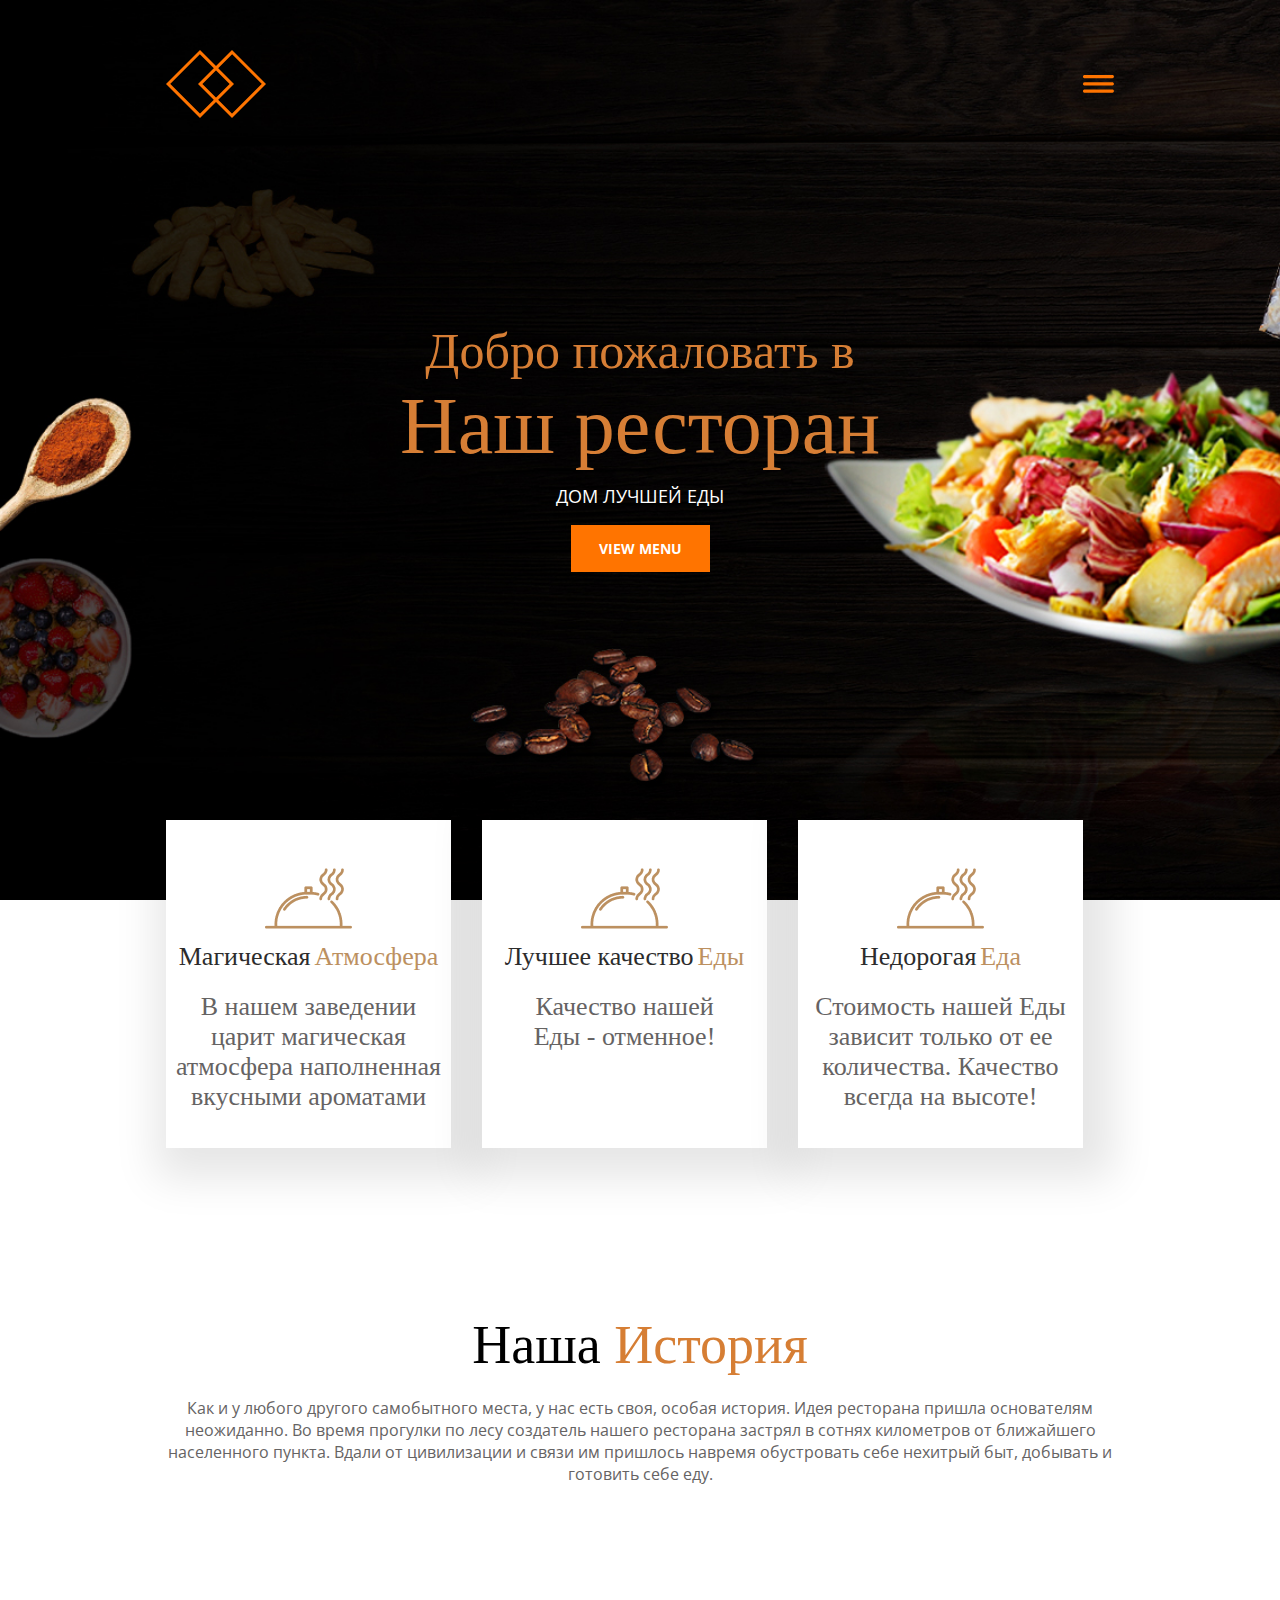
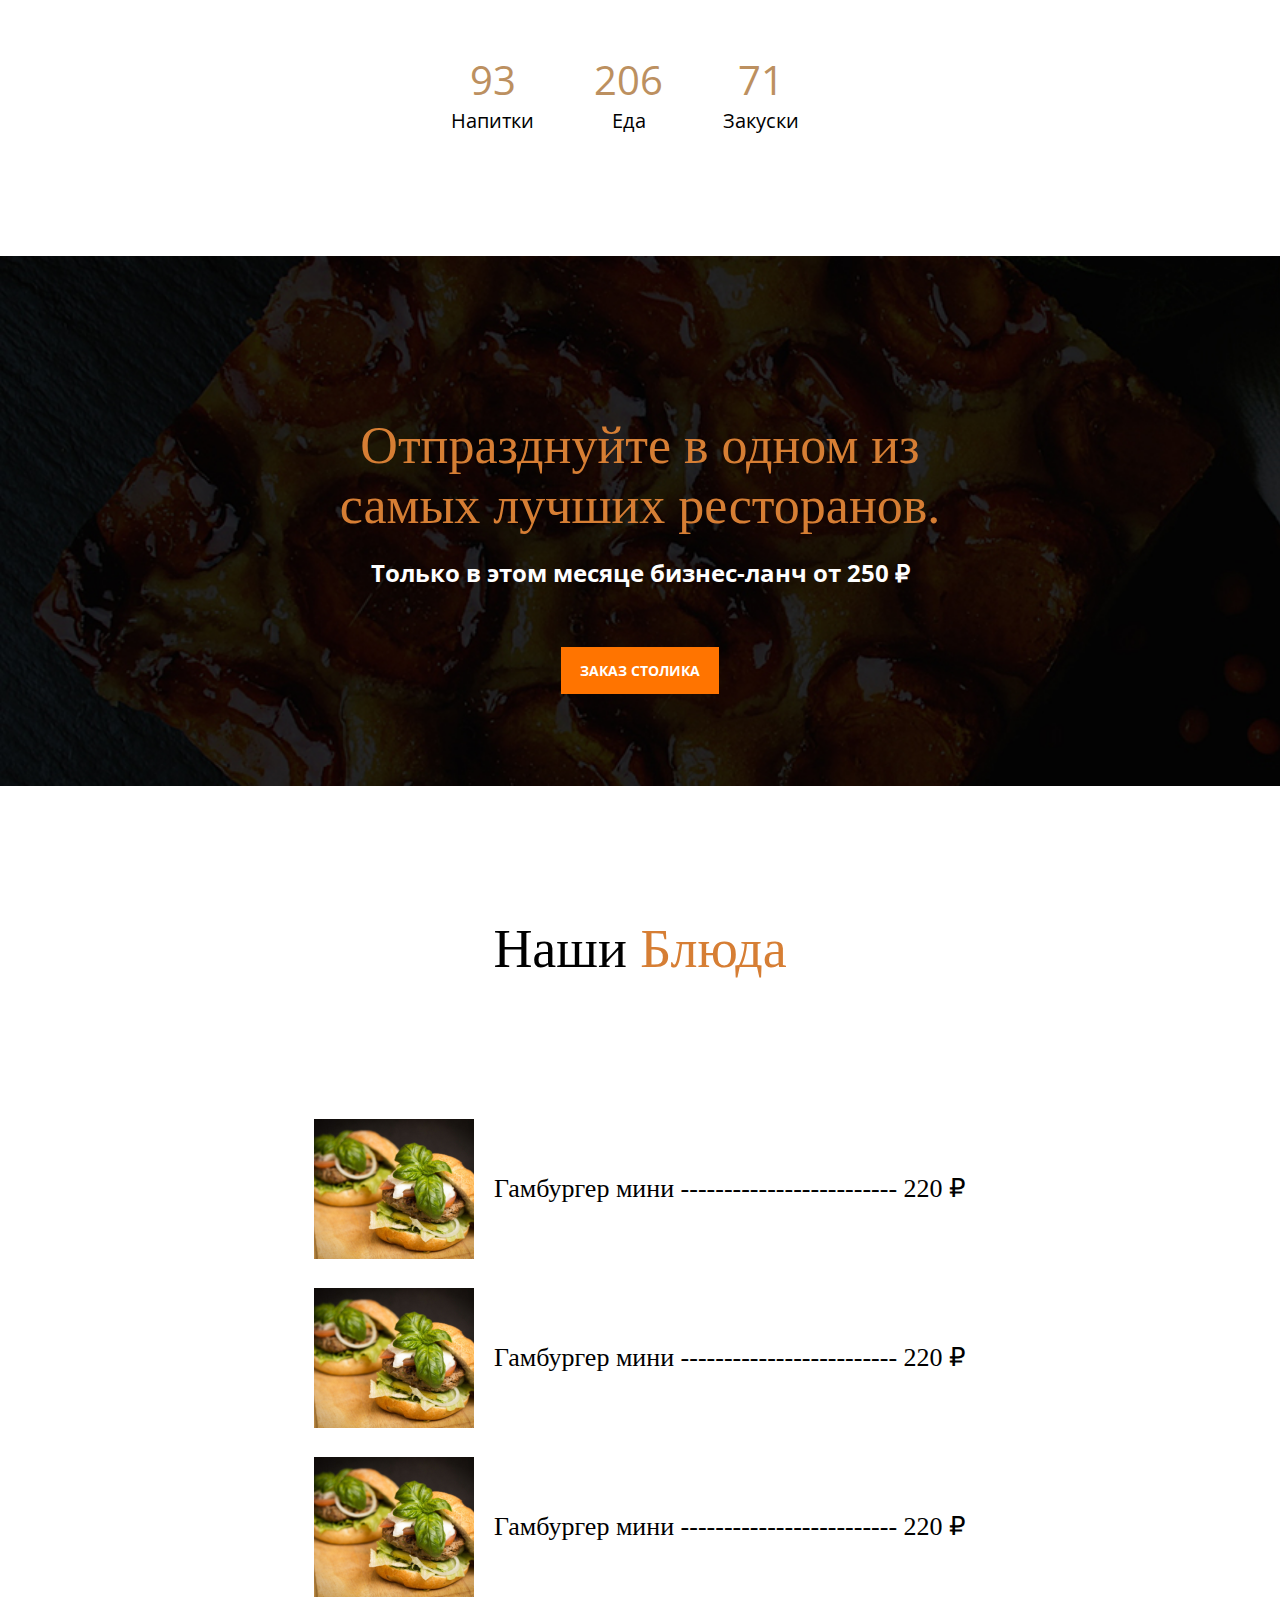
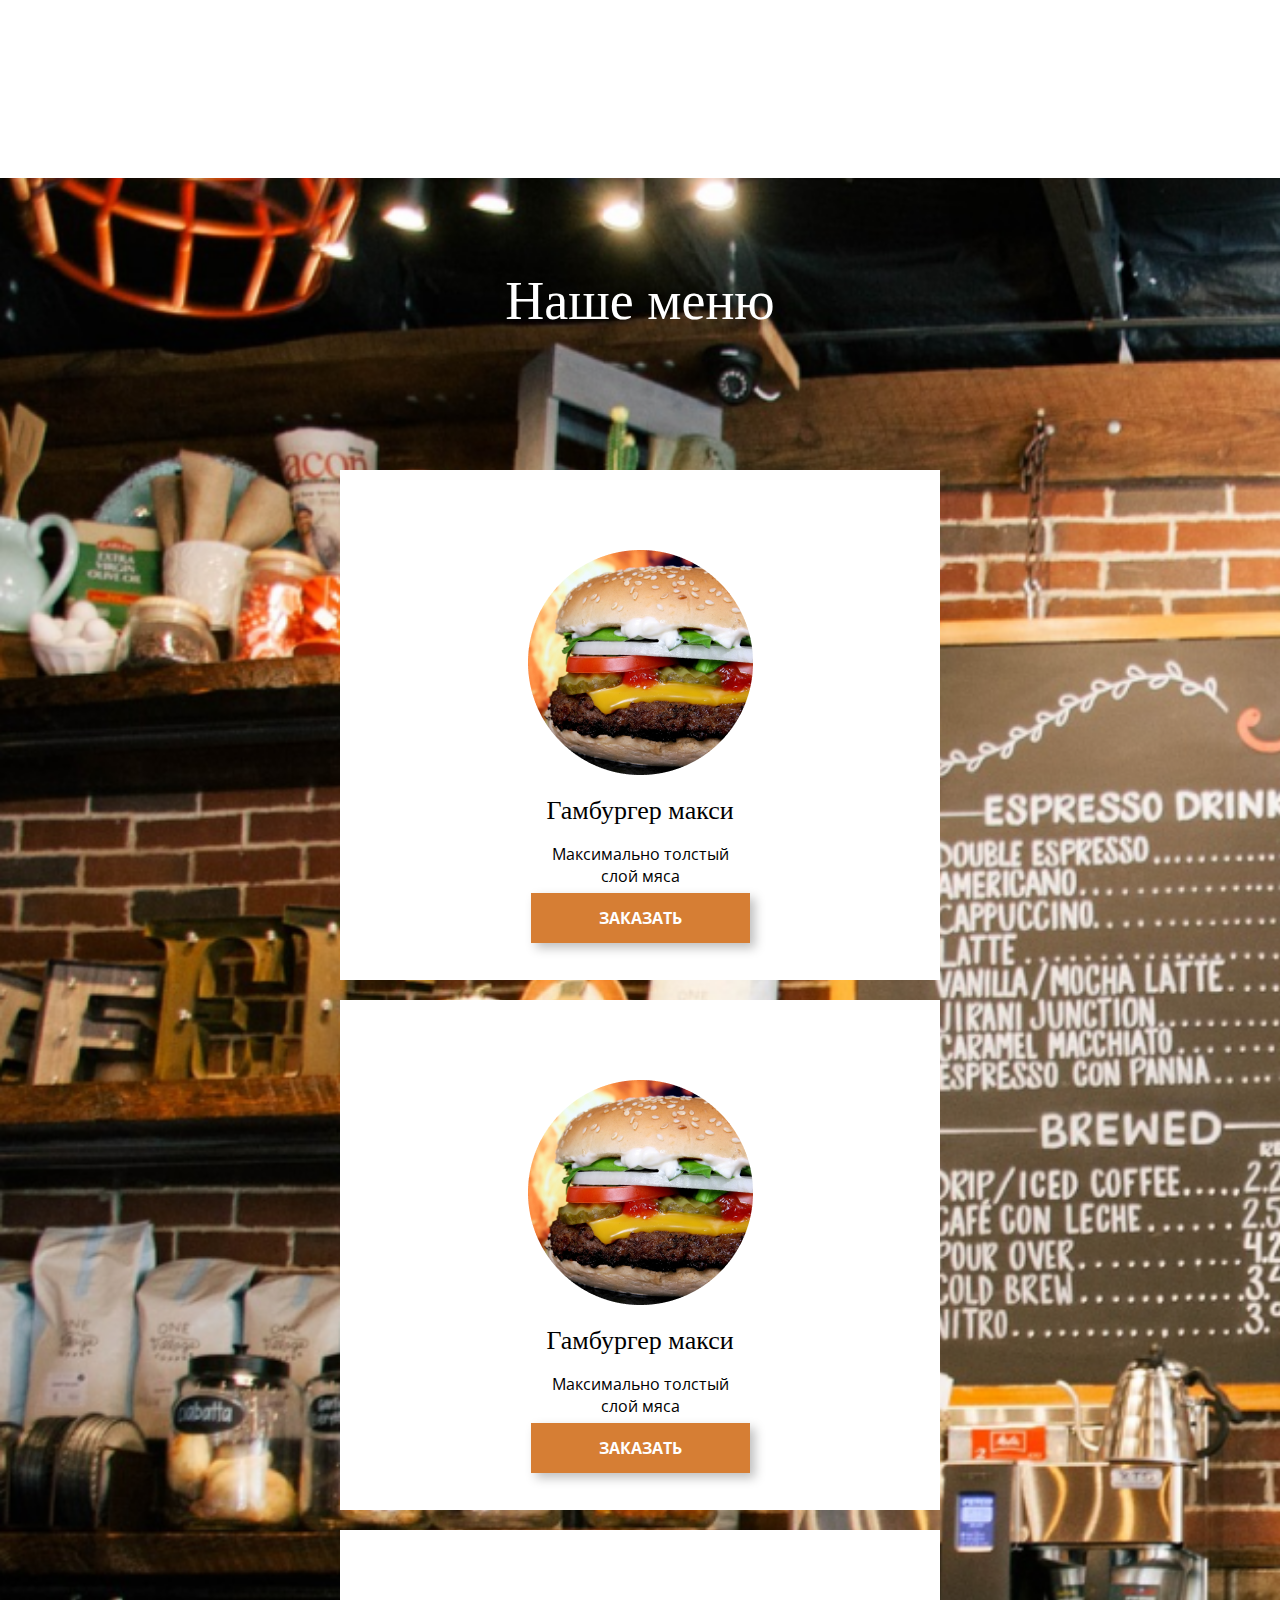
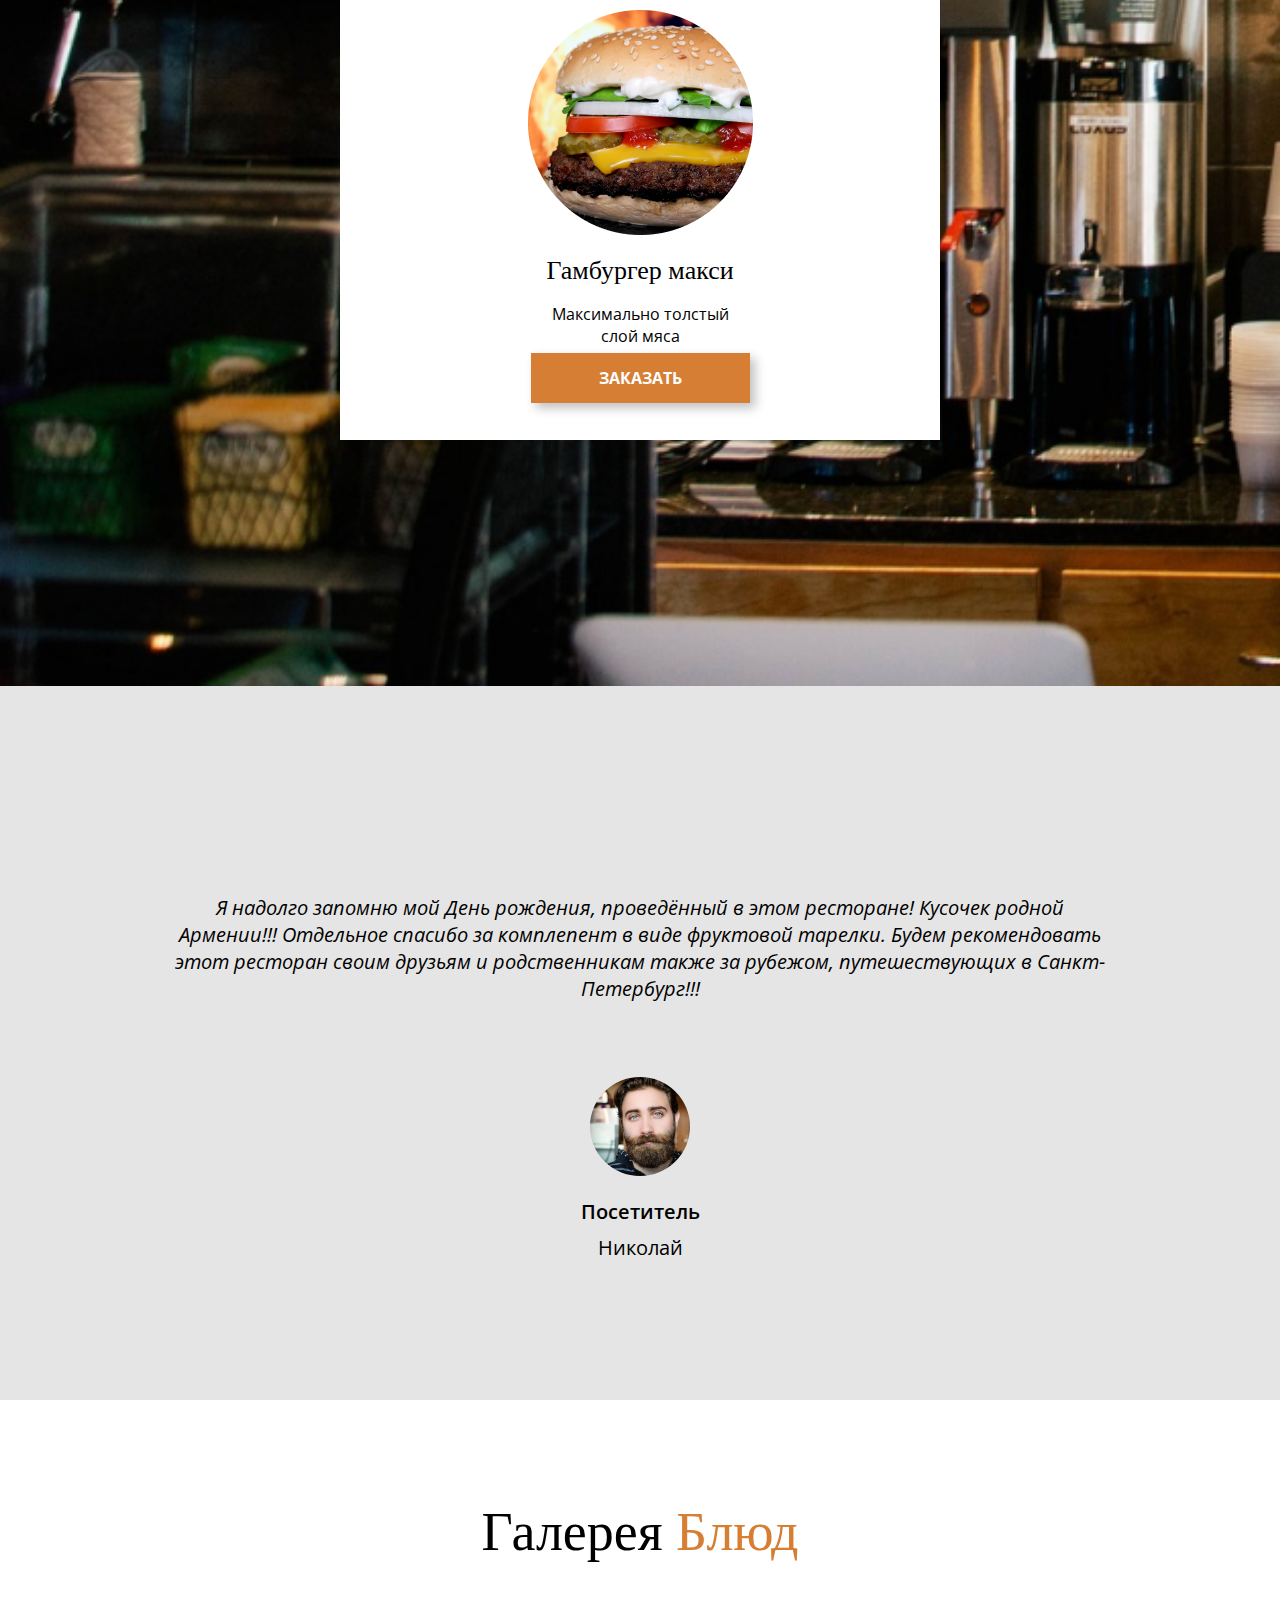
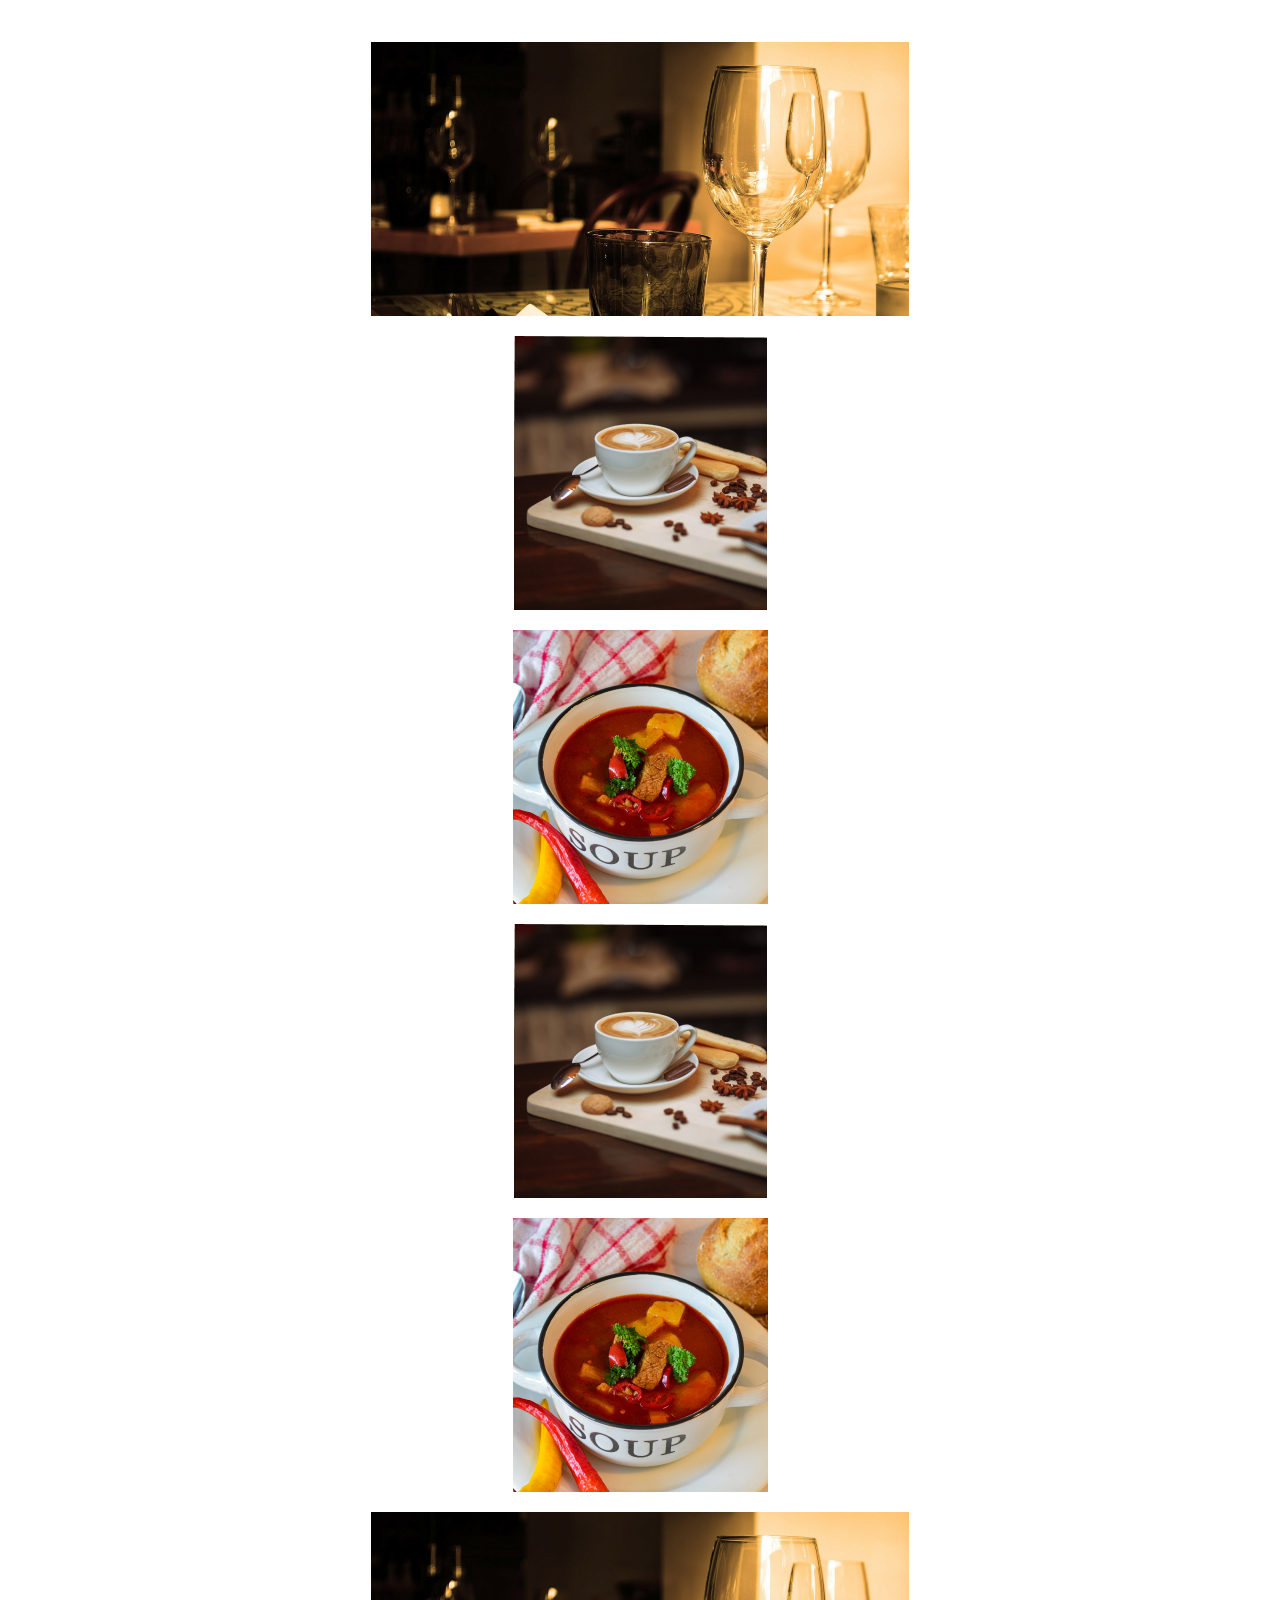
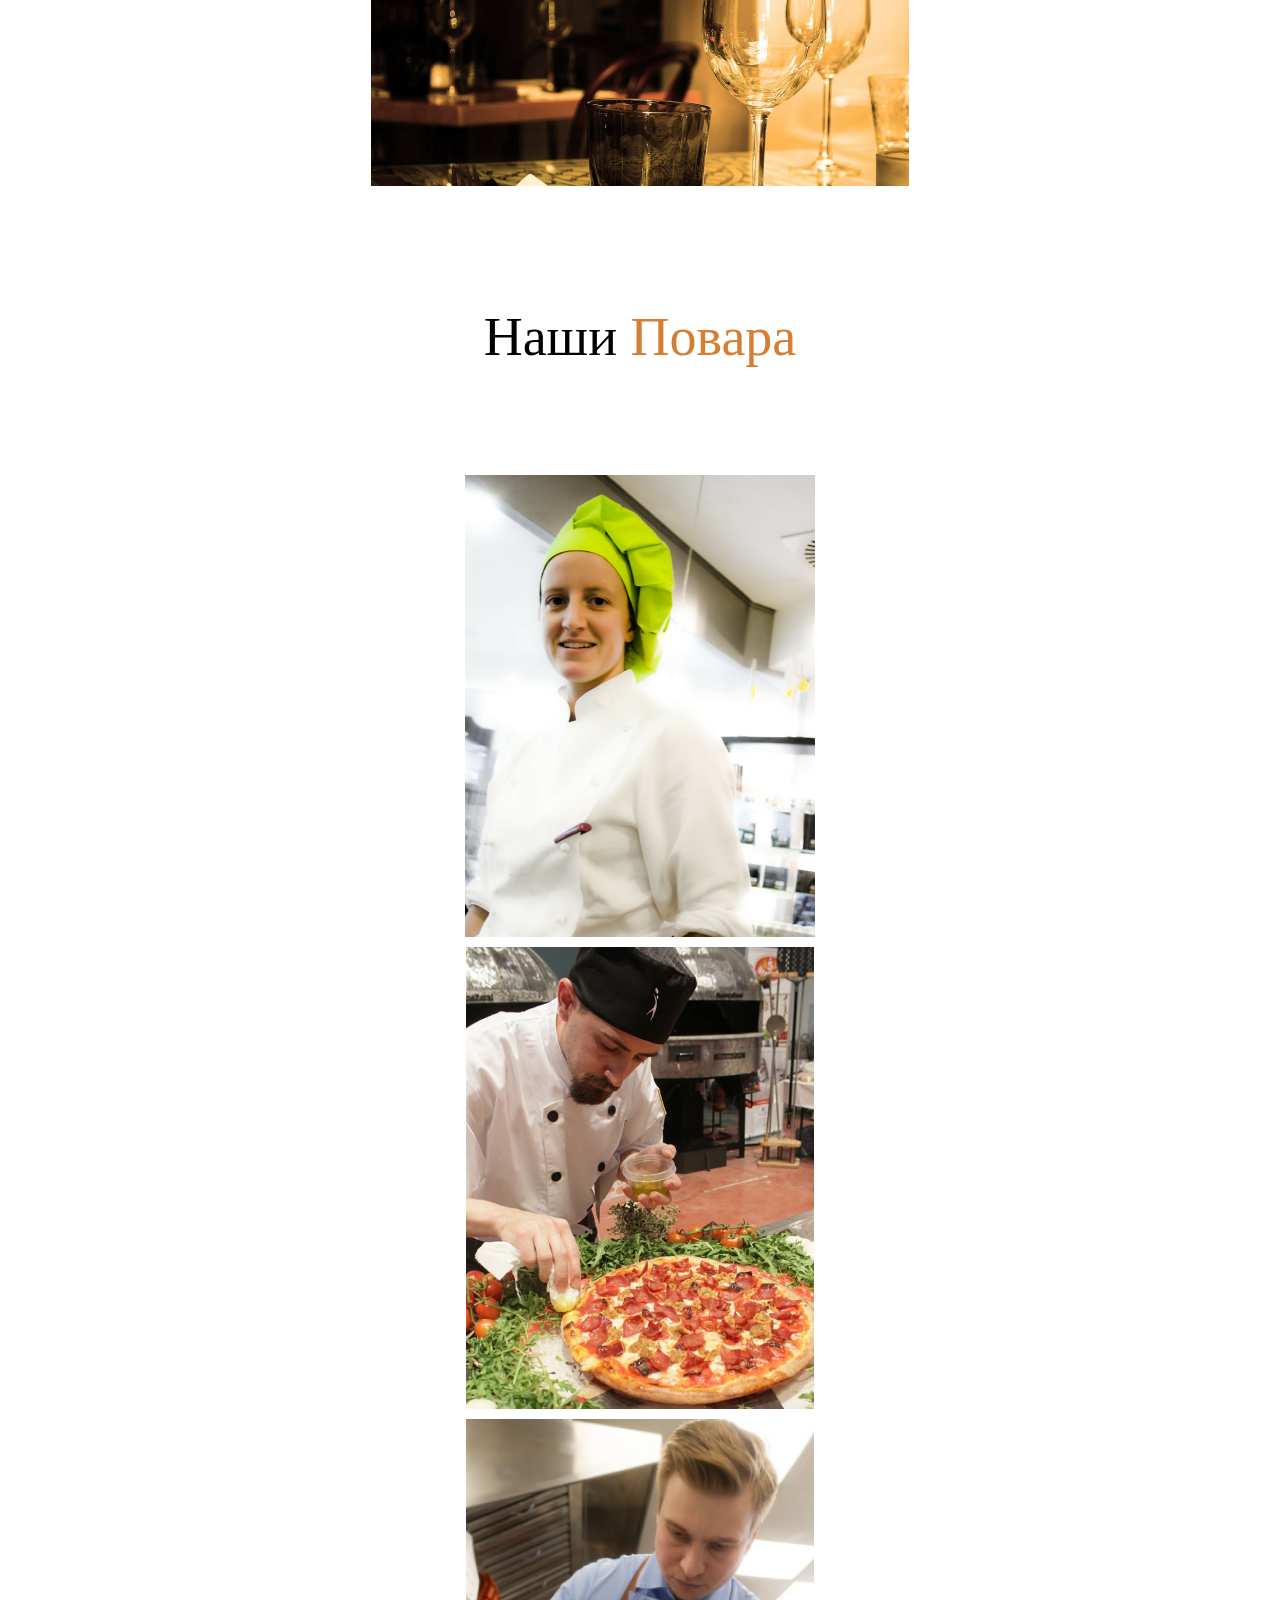
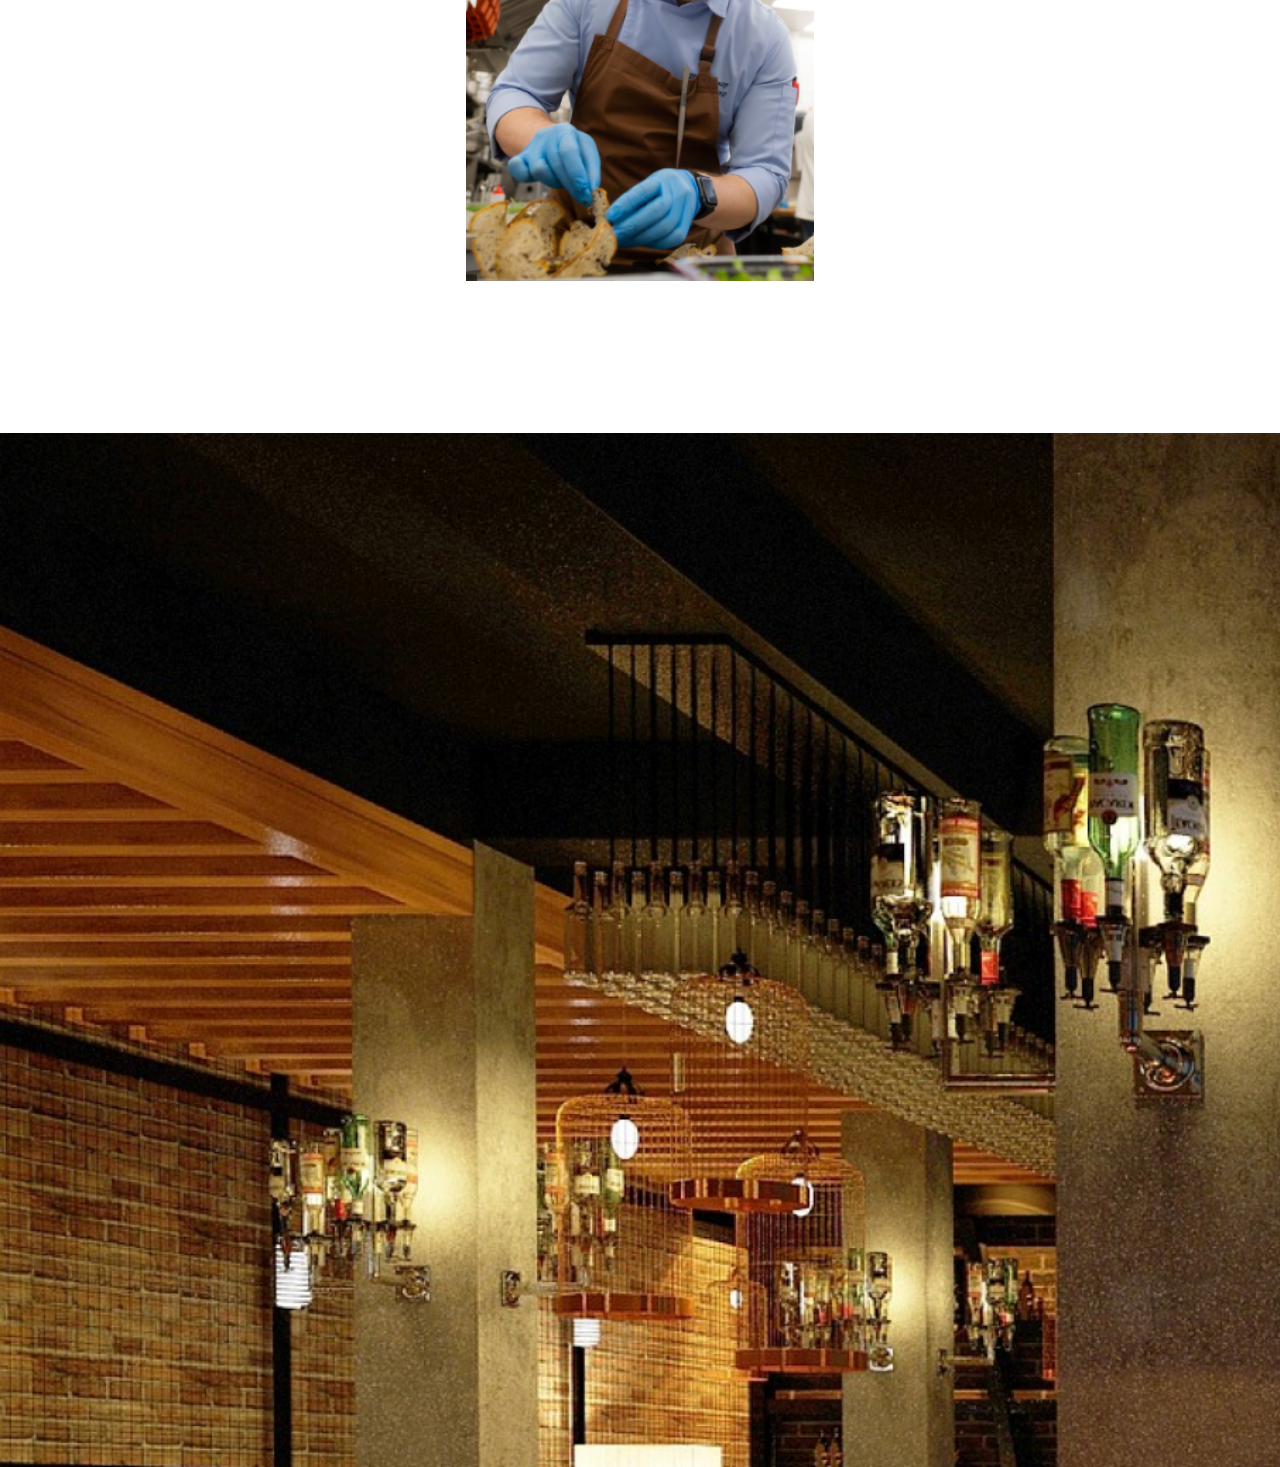
==== index.html @ d25cb5f1 "Add files via upload" ====
<!DOCTYPE html>
<html lang="en">
  <head>
    <meta charset="UTF-8" />
    <meta http-equiv="X-UA-Compatible" content="IE=edge" />
    <meta name="viewport" content="width=device-width, initial-scale=1.0" />
    <title>Menu</title>
    <link rel="preconnect" href="https://fonts.googleapis.com" />
    <link rel="preconnect" href="https://fonts.gstatic.com" crossorigin />
    <link
      href="https://fonts.googleapis.com/css2?family=Open+Sans:ital,wght@0,400;0,700;1,400&family=Tinos&display=swap"
      rel="stylesheet"
      href="https://fonts.googleapis.com/css2?family=Cookie&display=swap"
      rel="stylesheet" />

    <link rel="stylesheet" href="style.css" />
    <link rel="shortcut icon" href="menu1.png" type="image/x-icon" />
  </head>
  <body>
    <div class="header">
      <div class="container">
        <div class="header_line">
          <div class="header_logo">
            <img src="logo.png" alt="" />
          </div>
          <div class="nav">
            <a class="nav_item" href="№">ГЛАВНАЯ</a>
            <a class="nav_item" href="№">МЕНЮ</a>
            <a class="nav_item" href="№">О НАС</a>
            <a class="nav_item" href="№">БРОНЬ</a>
          </div>
          <div class="cart">
            <a href="#">
              <img class="cart_img" src="cart.png" alt="cart" />
            </a>
          </div>
          <div class="phone">
            <div class="phone_holder">
              <div class="phone_img">
                <img src="phone.png" alt="" />
              </div>
              <div class="number">
                <a class="num" href=""> +999-888-76-54</a>
              </div>
            </div>
            <div class="phone_text">Свяжитесь с нами для бронирования</div>
          </div>
          <div class="btn">
            <a class="button" href="#">ЗАКАЗ СТОЛИКА</a>
          </div>
          <div class="burger_menu">
            <a href=""> <img src="burgerimg.png" /></a>
          </div>
        </div>
        <div class="header_down">
          <div class="header_title">
            Добро пожаловать в

            <div class="header_subtitle">Наш ресторан</div>
            <div class="header_suptitle">ДОМ ЛУЧШЕЙ ЕДЫ</div>
            <div class="header_btn">
              <a class="header_button" href="">VIEW MENU</a>
            </div>
          </div>
        </div>
      </div>
    </div>

    <div class="cards">
      <div class="container">
        <div class="cards_holder">
          <div class="card">
            <div class="card_image">
              <img class="card_img" src="card.png" alt="" />
            </div>
            <div class="card_title">Магическая <span> Атмосфера</span></div>
            <div class="card_desk">
              В нашем заведении царит магическая атмосфера наполненная вкусными
              ароматами
            </div>
          </div>
          <div class="card">
            <div class="card_image">
              <img class="card_img" src="card.png" alt="" />
            </div>
            <div class="card_title">Лучшее качество <span> Еды</span></div>
            <div class="card_desk">
              Качество нашей <br />
              Еды - отменное!
            </div>
          </div>
          <div class="card">
            <div class="card_image">
              <img class="card_img" src="card.png" alt="" />
            </div>
            <div class="card_title">Недорогая <span> Еда</span></div>
            <div class="card_desk">
              Стоимость нашей Еды <br />
              зависит только от ее количества. Качество <br />
              всегда на высоте!
            </div>
          </div>
        </div>
      </div>
      <div class="history">
        <div class="container">
          <div class="history_holder">
            <div class="history_info">
              <div class="history_title">Наша <span> История</span></div>
              <div class="history_description">
                Как и у любого другого самобытного места, у нас есть своя,
                особая история. Идея ресторана пришла основателям неожиданно. Во
                время прогулки по лесу создатель нашего ресторана застрял в
                сотнях километров от ближайшего населенного пункта. Вдали от
                цивилизации и связи им пришлось навремя обустровать себе
                нехитрый быт, добывать и готовить себе еду.
              </div>
              <div class="history_number">
                <div class="number_item">93 <span>Напитки</span></div>
                <div class="number_item">206 <span>Еда</span></div>
                <div class="number_item">71 <span>Закуски</span></div>
              </div>
            </div>
            <div class="history_images">
              <img class="images_1" src="1.jpg" alt="" />
              <img class="images_2" src="2.jpg" alt="" />
              <img class="images_3" src="3.jpg" alt="" />
            </div>
          </div>
        </div>
      </div>
      <!-- my code -->
      <div class="title">
        <div class="container">
          <div class="title_wrapper">
            <div class="title_info">
              <div class="title_description">
                Отпразднуйте в одном из <br />
                самых лучших ресторанов.
              </div>
              <div class="title_proposition">
                Только в этом месяце бизнес-ланч от 250 ₽
              </div>
            </div>
            <div class="title_button">
              <a class="title_btn" href="">ЗАКАЗ СТОЛИКА</a>
            </div>
          </div>
        </div>
      </div>
      <!-- -------------- -->
      <div class="dishes">
        <div class="container">
          <div class="dishes_title">Наши <span>Блюда</span></div>
          <div class="burgers">
            <div class="burgers_image">
              <img src="pizza.png" alt="pizza" class="pizza" />
            </div>
            <div class="burgers_items">
              <div class="burger_item">
                <img src="hamburger.png" alt="burger" class="burger" />
                <div class="burger_text">
                  Гамбургер мини ------------------------- 220 ₽
                </div>
              </div>
              <div class="burger_item">
                <img src="hamburger.png" alt="burger" class="burger" />
                <div class="burger_text">
                  Гамбургер мини ------------------------- 220 ₽
                </div>
              </div>
              <div class="burger_item">
                <img src="hamburger.png" alt="burger" class="burger" />
                <div class="burger_text">
                  Гамбургер мини ------------------------- 220 ₽
                </div>
              </div>
            </div>
          </div>
        </div>
      </div>
    </div>
    <div class="menu">
      <div class="container">
        <div class="menu_title">Наше меню</div>
        <div class="menu_items">
          <div class="menu_item">
            <div class="menu_image">
              <img src="burger.png" alt="burger" class="menu_img" />
              <div class="price">
                <img src="price.png" class="price_image" />
                <div class="price_420">420</div>
              </div>
            </div>
            <div class="menu_text">Гамбургер макси</div>
            <div class="menu_subtext">
              Максимально толстый <br />
              слой мяса
            </div>
            <div class="menu_button">
              <a href="#" class="menu_btn">ЗАКАЗАТЬ</a>
            </div>
          </div>
          <div class="menu_item">
            <div class="menu_image">
              <img src="burger.png" alt="burger" class="menu_img" />
              <div class="price">
                <img src="price.png" class="price_image" />
                <div class="price_420">420</div>
              </div>
            </div>
            <div class="menu_text">Гамбургер макси</div>
            <div class="menu_subtext">
              Максимально толстый <br />
              слой мяса
            </div>
            <div class="menu_button">
              <a href="#" class="menu_btn">ЗАКАЗАТЬ</a>
            </div>
          </div>
          <div class="menu_item">
            <div class="menu_image">
              <img src="burger.png" alt="burger" class="menu_img" />
              <div class="price">
                <img src="price.png" class="price_image" />
                <div class="price_420">420</div>
              </div>
            </div>
            <div class="menu_text">Гамбургер макси</div>
            <div class="menu_subtext">
              Максимально толстый <br />
              слой мяса
            </div>
            <div class="menu_button">
              <a href="#" class="menu_btn">ЗАКАЗАТЬ</a>
            </div>
          </div>
        </div>
      </div>
    </div>
    <div class="visit">
      <div class="container">
        <div class="visitor_desc">
          Я надолго запомню мой День рождения, проведённый в этом ресторане!
          Кусочек родной Армении!!! Отдельное спасибо за комплепент в виде
          фруктовой тарелки. Будем рекомендовать этот ресторан своим друзьям и
          родственникам также за рубежом, путешествующих в Санкт-Петербург!!!
        </div>
        <div class="face">
          <img src="face.png" class="face_img" />
        </div>
        <div class="visitor">Посетитель</div>
        <div class="nicolay">Николай</div>
      </div>
    </div>

    <div class="galery">
      <div class="container">
        <div class="galery_title">Галерея <span> Блюд</span></div>

        <div class="galery_content">
          <div class="galery_left">
            <div class="galery_up">
              <img class="img_gal high" src="bokal.jpg" />
            </div>
            <div class="galery_down">
              <img class="img_gal" src="coffee.jpg" />
              <img class="img_gal" src="soup.jpg" />
            </div>
          </div>
          <div class="galery_right">
            <div class="galery_up">
              <img class="img_gal" src="coffee.jpg" />
              <img class="img_gal" src="soup.jpg" />
            </div>
            <div class="galery_down">
              <img class="img_gal high" src="bokal.jpg" />
            </div>
          </div>
        </div>
      </div>
    </div>
    <div class="cooks">
      <div class="container">
        <div class="cooks_title">Наши <span>Повара</span></div>
        <div class="cooks_image">
          <img src="cook1.png" class="cooks_img" />
          <img src="cook2.png" class="cooks_img" />
          <img src="cook3.png" class="cooks_img" />
        </div>
      </div>
    </div>
    <div class="bglast"></div>
  </body>
</html>
---- style.css ----
body {
  margin: 0;
  font-family: "Open Sans";
}
.container {
  margin: 0 166px;
}
.header {
  background-image: url(bg.jpg);
  block-size: 100vh;
  background-repeat: no-repeat;
  background-size: cover;
}
.header_line {
  padding-top: 50px;
  display: flex;
  align-items: center;
  justify-content: space-around;
}
.nav_item {
  font-weight: 700;
  font-size: 14px;
  line-height: 19px;

  color: #ffffff;
  text-decoration: none;
  margin-right: 25px;
  transition: 0.3s linear;
}
.nav_item:hover {
  color: #ff7400;
}
.nav {
  margin-left: 268px;
}
.cart {
  position: relative;
  border-right: 1px solid #ffffff;
  padding-right: 15px;
  height: 50px;
}
.cart_img {
  position: absolute;
  top: 20px;
  right: 15px;
}
.number {
  margin-left: 5px;
}
.num {
  font-weight: 700;
  font-size: 18px;
  line-height: 25px;
  /* identical to box height */

  color: #ffffff;
  text-decoration: none;
}
.num:hover {
  color: #ff7400;
  transition: 0.3s linear;
}
.phone_text {
  font-weight: 400;
  font-size: 14px;
  line-height: 19px;

  color: #ffffff;
  width: 154px;
}
.phone_holder {
  display: flex;
  align-items: center;
}
.button {
  background: #ff7400;
  color: #ffffff;
  text-decoration: none;
  padding: 14px 18px;
  font-weight: 900;
  font-size: 14px;
  line-height: 19px;
  font-family: "Open Sans";
  transition: 0.3s linear;
}
/* .btn > a:hover {
  color: #c2e31d;
} */
/* .button:hover {
  color: black;
  box-shadow: 0 0 10px #ff7400;
  transition: 0.5s linear;
} */
.button:hover {
  background: black;
  color: #ff7400;
  box-shadow: 0 0 10px #ff7400;
}
.header_down {
  position: relative;
}
.header_title {
  position: absolute;
  left: 0;
  margin-top: 200px;
  font-family: "Tinos";
  font-style: normal;
  font-weight: 400;
  font-size: 50px;
  line-height: 57px;

  color: #d67e35;
  text-align: center;
}
.header_subtitle {
  font-family: "Tinos";
  font-style: normal;
  font-weight: 400;
  font-size: 80px;
  line-height: 92px;
}
.header_suptitle {
  font-family: "Open Sans";
  font-style: normal;
  font-weight: 400;
  font-size: 18px;
  line-height: 25px;
  /* identical to box height */

  color: #ffffff;
  margin-top: 12px;
}
.header_suptitle::after {
  position: absolute;
  content: "";
  height: 2px;
  width: 61px;
  background-color: #fff;
  top: 173px;
  left: 80px;
}
.header_suptitle::before {
  position: absolute;
  content: "";
  height: 2px;
  width: 61px;
  background-color: #fff;
  top: 173px;
  left: 338px;
}
.header_button {
  background: #ff7400;
  color: #ffffff;
  padding: 14px 28px;
  text-decoration: none;
  font-family: "Open Sans";
  font-style: normal;
  font-weight: 700;
  font-size: 14px;
  line-height: 19px;
  margin-top: 21px;
  transition: 0.3s linear;
}
.header_button:hover {
  background: black;
  color: #ff7400;
  box-shadow: 0 0 10px #ff7400;
}

.card_image {
  display: flex;
  justify-content: center;
  padding-top: 35px;
}
.card_title {
  display: flex;
  justify-content: center;
  font-family: "Tinos";
  font-style: normal;
  font-weight: 400;
  font-size: 26px;
  line-height: 30px;
  color: #2c2c2c;
}
.card_desk {
  text-align: center;
  padding-top: 20px;
  font-family: "Tinos";
  font-style: normal;
  font-weight: 400;
  font-size: 26px;
  line-height: 30px;

  color: #656363;
}
.card {
  box-shadow: 10px 10px 40px 20px #0000001a;

  width: 349px;
  height: 328px;
  margin-right: 31px;
  background-color: #ffffff;
  margin-top: -80px;
  /* padding: 0px 10px; */
}
.cards_holder {
  display: flex;
  justify-content: center;
}
.card_title > span {
  color: #bc9060;
  margin-left: 4px;
}
.history {
  margin-top: 166px;
}

.history_title {
  font-family: "Tinos";
  font-style: normal;
  font-weight: 400;
  font-size: 54px;
  line-height: 62px;
  /* identical to box height */

  color: #000000;
  width: 444px;
  text-align: center;
}
.history_title > span {
  color: #d67e34;
}
.history_description {
  font-family: "Open Sans";
  font-style: normal;
  font-weight: 400;
  font-size: 16px;
  line-height: 22px;
  text-align: center;

  color: #656363;
  width: 444px;
  height: 217px;
  margin-top: 21px;
}
.history_number {
  display: flex;
  /* text-align: center; */
  width: 444px;
  justify-content: center;
  margin-top: 39px;
  margin-left: 30px;
}
.number_item {
  margin-right: 60px;
  font-family: "Open Sans";
  font-style: normal;
  font-weight: 400;
  font-size: 40px;
  line-height: 54px;
  text-align: center;

  color: #bc9060;
}
.number_item > span {
  display: block;
  font-family: "Open Sans";
  font-weight: 400;
  font-size: 20px;
  line-height: 27px;
  text-align: center;

  color: #000000;
}
.history_holder {
  display: flex;
  justify-content: space-between;
}
.history_images {
  position: relative;
}
.images_1 {
  position: absolute;
  z-index: 0;
  left: -570px;
  top: 0px;
}
.images_2 {
  position: absolute;
  z-index: 1;
  left: -361px;
  top: -129px;
}
.images_3 {
  position: absolute;
  z-index: 1;
  left: -280px;
  top: 126px;
}
.title {
  background-image: url(bg2.jpg);
  background-size: cover;
  margin-top: 122px;
  padding-top: 80px;
  padding-bottom: 105px;
  padding-left: 0;
  padding-right: 0;
}
.title_wrapper {
  display: flex;
  justify-content: space-between;
  align-items: center;
}
.title_description {
  font-family: "Tinos";
  font-style: normal;
  font-weight: 400;
  font-size: 52px;
  line-height: 60px;

  color: #d67e34;
  margin-top: 80px;
}
.title_proposition {
  font-family: "Open Sans";
  font-style: normal;
  /* width: 542px; */
  font-weight: 700;
  font-size: 24px;
  line-height: 33px;
  /* identical to box height */

  color: #ffffff;
  margin-top: 20px;
}
.title_button {
  padding-top: 70px;
  /* margin-left: 355px; */
}
.title_btn {
  background: #ff7400;
  color: #ffffff;
  text-decoration: none;
  font-family: "Open Sans";
  font-style: normal;
  font-weight: 700;
  font-size: 14px;
  line-height: 19px;
  padding: 14px 19px;
  transition: 0.3s linear;
}
.title_btn:hover {
  background: black;
  color: #ff7400;
  box-shadow: 0 0 10px #ff7400;
}
.dishes_title {
  padding-top: 132px;
  font-family: "Tinos";
  font-style: normal;
  font-weight: 400;
  font-size: 54px;
  line-height: 62px;
  /* identical to box height */

  color: #000000;
  text-align: center;
}
.dishes_title > span {
  font-family: "Tinos";
  font-style: normal;
  font-weight: 400;
  font-size: 54px;
  line-height: 62px;
  color: #d67e34;
}
.burgers {
  display: flex;
  justify-content: center;
  margin-top: 139px;
}
.burger_item {
  display: flex;
  align-items: center;
  margin-bottom: 29px;
}
.burgers_image {
  margin-right: 20px;
}
.burger_text {
  font-family: "Tinos";
  font-style: normal;
  font-weight: 400;
  font-size: 26px;
  line-height: 30px;
  /* identical to box height */

  color: #000000;
  margin-left: 20px;
}
.menu_title {
  font-family: "Tinos";
  font-style: normal;
  font-weight: 400;
  font-size: 54px;
  line-height: 62px;
  color: #ffffff;
  text-shadow: 5px 5px 4px rgba(0, 0, 0, 0.25);
  text-align: center;
  padding-top: 92px;
}
.menu {
  background-image: url(bg_bar.png);
  /* height: 1034px; */
  /* block-size: 100vh; */
  background-repeat: no-repeat;
  background-size: cover;
  margin-top: 152px;
  padding-bottom: 226px;
}
.menu_item {
  width: 350px;
  height: 510px;
  background: #ffffff;
  text-align: center;
  margin-right: 20px;
}
.menu_image {
  padding-top: 80px;
  position: relative;
}
.price_image {
  position: absolute;
  top: 207px;
  left: 187px;
}
.price_420 {
  position: absolute;
  bottom: 38px;
  right: 91px;
  font-family: "Cookie";
  font-style: normal;
  font-weight: 400;
  font-size: 30px;
  line-height: 33px;

  color: #ffffff;
}
.menu_text {
  padding-top: 16px;
  font-family: "Tinos";
  font-style: normal;
  font-weight: 400;
  font-size: 26px;
  line-height: 30px;
  /* identical to box height */

  color: #000000;
}
.menu_subtext {
  padding-top: 17px;
  font-family: "Open Sans";
  font-style: normal;
  font-weight: 400;
  font-size: 16px;
  line-height: 22px;
  text-align: center;

  color: #000000;
}
.menu_button {
  padding-top: 20px;
}
.menu_btn {
  text-decoration: none;
  background: #d67e34;
  color: #ffffff;
  box-shadow: 5px 5px 10px rgba(0, 0, 0, 0.25);
  padding: 14px 68px;
  font-family: "Open Sans";
  font-style: normal;
  font-weight: 700;
  font-size: 16px;
  line-height: 22px;
  /* identical to box height */

  text-align: center;
  transition: 0.3s linear;
}
.menu_btn:hover {
  background: black;
  color: #ff7400;
  box-shadow: 0 0 15px #ff7400;
}
.menu_items {
  display: flex;
  justify-content: center;
  margin-top: 138px;
}
.visit {
  background: #e6e5e5;
  padding-top: 104px;
  padding-bottom: 139px;
}
.visitor_desc {
  padding-top: 104px;
  font-family: "Open Sans";
  font-style: italic;
  font-weight: 400;
  font-size: 20px;
  line-height: 27px;
  text-align: center;

  color: #000000;
}
.face_img {
  border-radius: 50%;
}
.face {
  text-align: center;
  margin-top: 75px;
}
.visitor {
  text-align: center;
  font-family: "Open Sans";
  font-style: normal;
  font-weight: 600;
  font-size: 20px;
  line-height: 27px;

  color: #000000;
  padding-top: 17px;
}
.nicolay {
  text-align: center;
  padding-top: 9px;
  font-family: "Open Sans";
  font-style: normal;
  font-weight: 400;
  font-size: 20px;
  line-height: 27px;

  color: #000000;
}
.galery_title {
  font-family: "Tinos";
  font-style: normal;
  font-weight: 400;
  font-size: 54px;
  line-height: 62px;
  /* identical to box height */

  color: #000000;
  text-align: center;
  padding-top: 101px;
}
.galery_title > span {
  color: #d67e34;
}
.galery_content {
  display: flex;
  justify-content: center;
  padding-top: 59px;
}
.galery_left {
  margin-right: 20px;
}
.galery_down,
.galery_up {
  margin-top: 20px;
  display: flex;
  justify-content: space-between;
}
.coffee {
  margin-right: 24px;
}

.cooks_title {
  padding-top: 100px;
  text-align: center;
  font-family: "Tinos";
  font-style: normal;
  font-weight: 400;
  font-size: 54px;
  line-height: 62px;
  color: #000000;
}
.cooks_title > span {
  color: #d67e34;
}
.cooks_image {
  display: flex;
  /* justify-content: space-between; */
  justify-content: space-around;
  margin-top: 107px;
}
.bglast {
  background-image: url(bglast.jpg);
  height: 1034px;
  /* block-size: 100vh; */
  background-repeat: no-repeat;
  background-size: cover;
  margin-top: 152px;
}
.burger_menu {
  display: none;
}

@media (max-width: 1500px) {
  .galery_content {
    display: block;
  }
  .img_gal,
  .galery_up,
  .galery_down {
    display: block;
    margin-left: auto;
    margin-right: auto;
  }
  .img_gal {
    margin-bottom: 20px;
  }
  .galery_left {
    margin-right: 0px;
  }
}

@media (max-width: 1450px) {
  .price {
    display: none;
  }
  /* .header_title {
    position: static;
  } */
  .header_suptitle::after,
  .header_suptitle::before {
    display: none;
  }
  .title_wrapper {
    display: block;
  }
  .title_button,
  .title_description,
  .title_proposition {
    text-align: center;
  }
  .burgers_image {
    display: none;
  }
}

@media (max-width: 1400px) {
  .cooks_image {
    display: block;
  }
  .cooks_image > img {
    display: block;
    margin-right: auto;
    margin-left: auto;
    margin-bottom: 10px;
  }
  .burger_menu {
    display: block;
  }
  .nav,
  .cart,
  .phone,
  .number,
  .phone_text,
  .btn {
    display: none;
  }
  .header_line {
    justify-content: space-between;
  }
  .header_title {
    position: static;
  }
}

@media (max-width: 1350px) {
  .history_images {
    display: none;
  }
}

@media (max-width: 1300px) {
  .menu_items {
    display: block;
  }
  .menu_item {
    margin: 20px auto;
    width: 600px;
  }
  .history_title,
  .history_description,
  .history_number {
    width: auto;
  }
}
@media (max-width: 1250px) {
  .cards_holder {
    display: block;
  }
  .card {
    width: 100%;
    padding-bottom: 20px;
    margin-top: 30px;
  }
}
@media (max-width: 780px) {
  .history_holder {
    display: block;
  }
  .menu_item {
    width: auto;
  }
  .high {
    display: none;
  }
  .container {
    margin: auto 20px;
  }
  .number_item {
    font-size: 23px;
  }
}
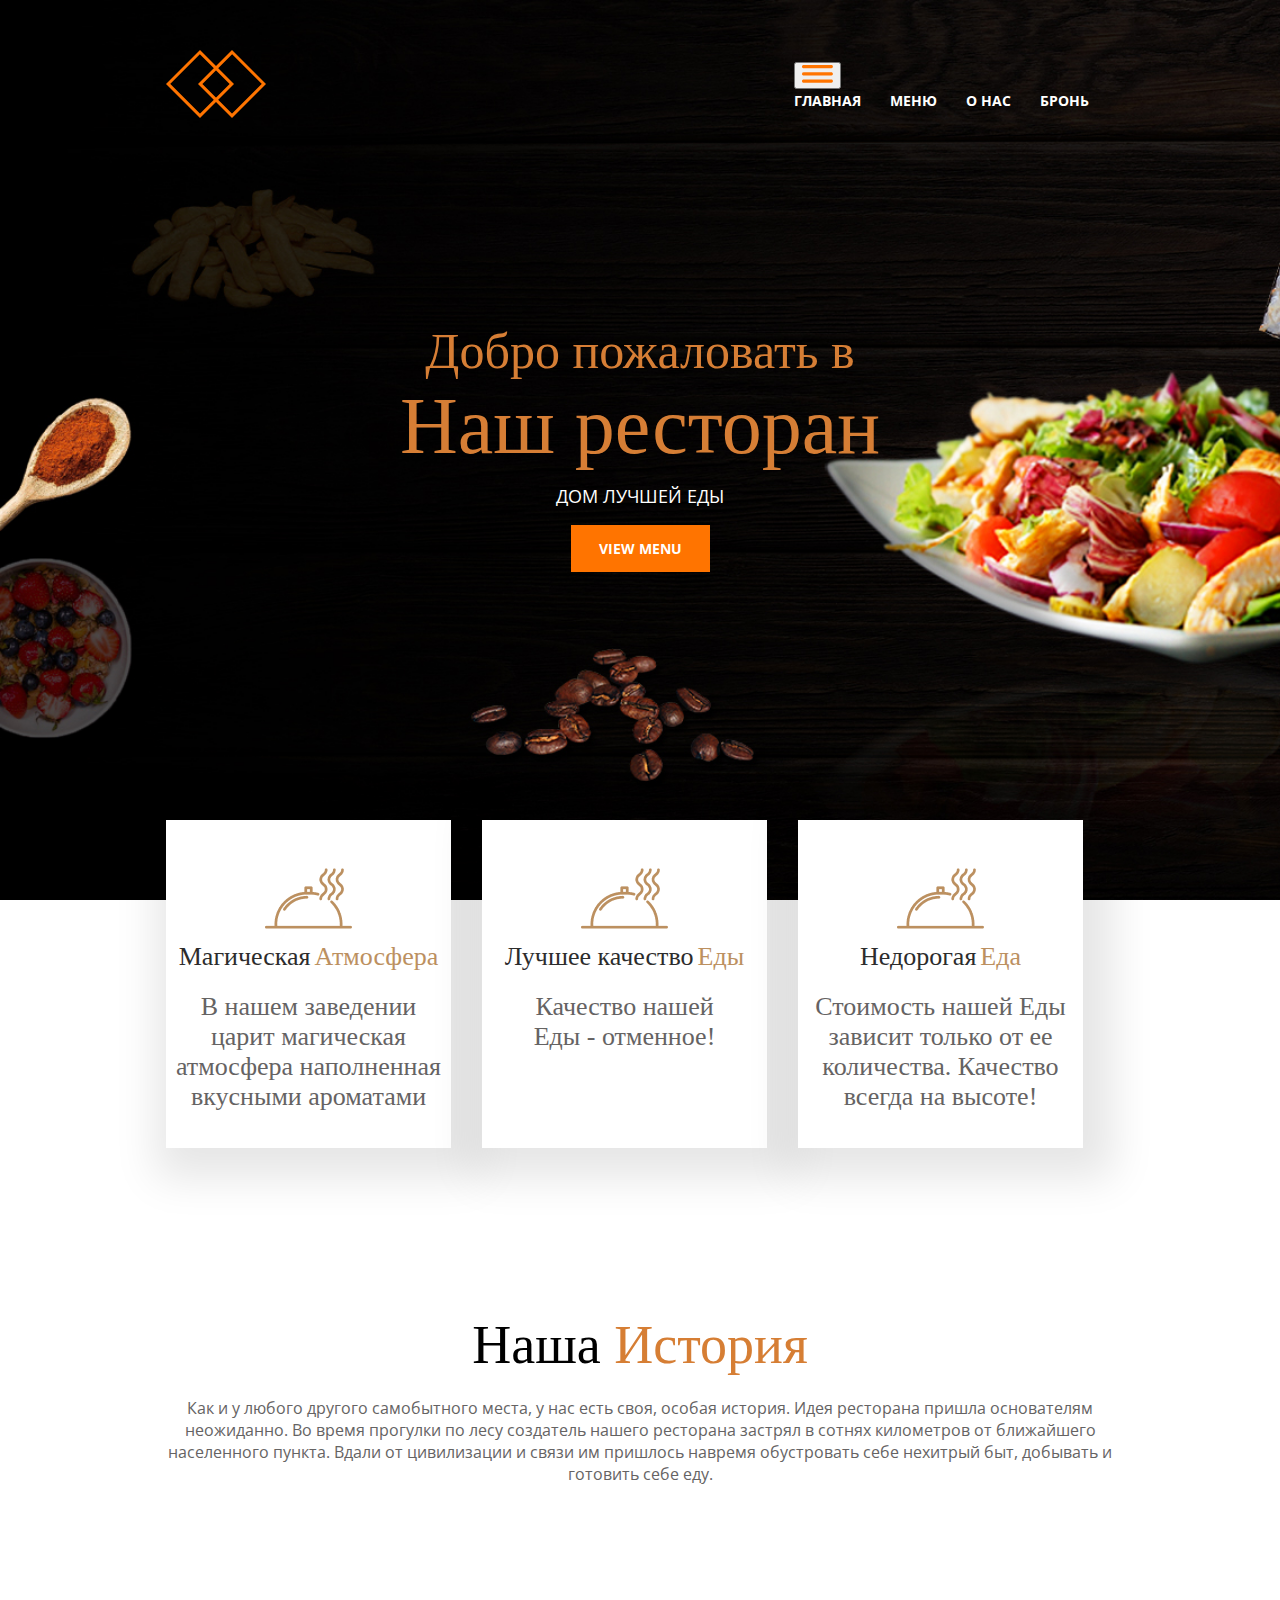
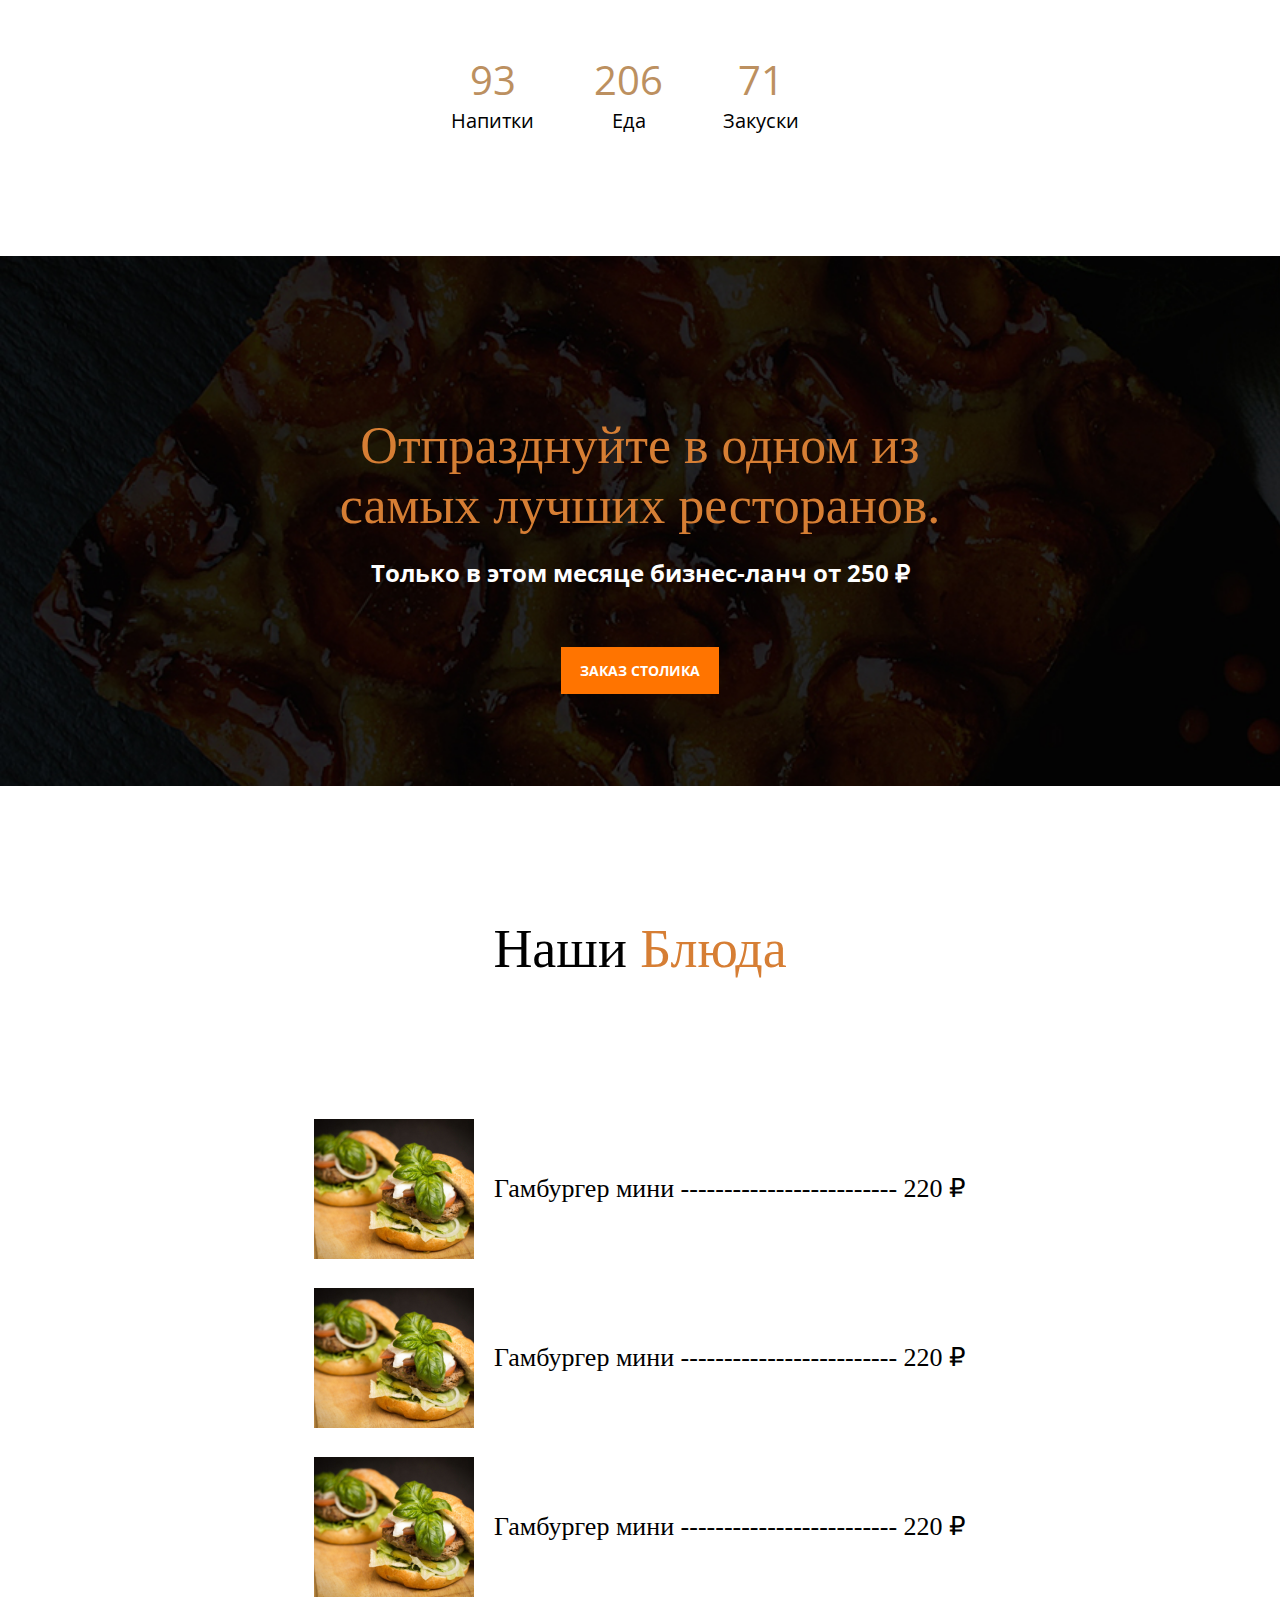
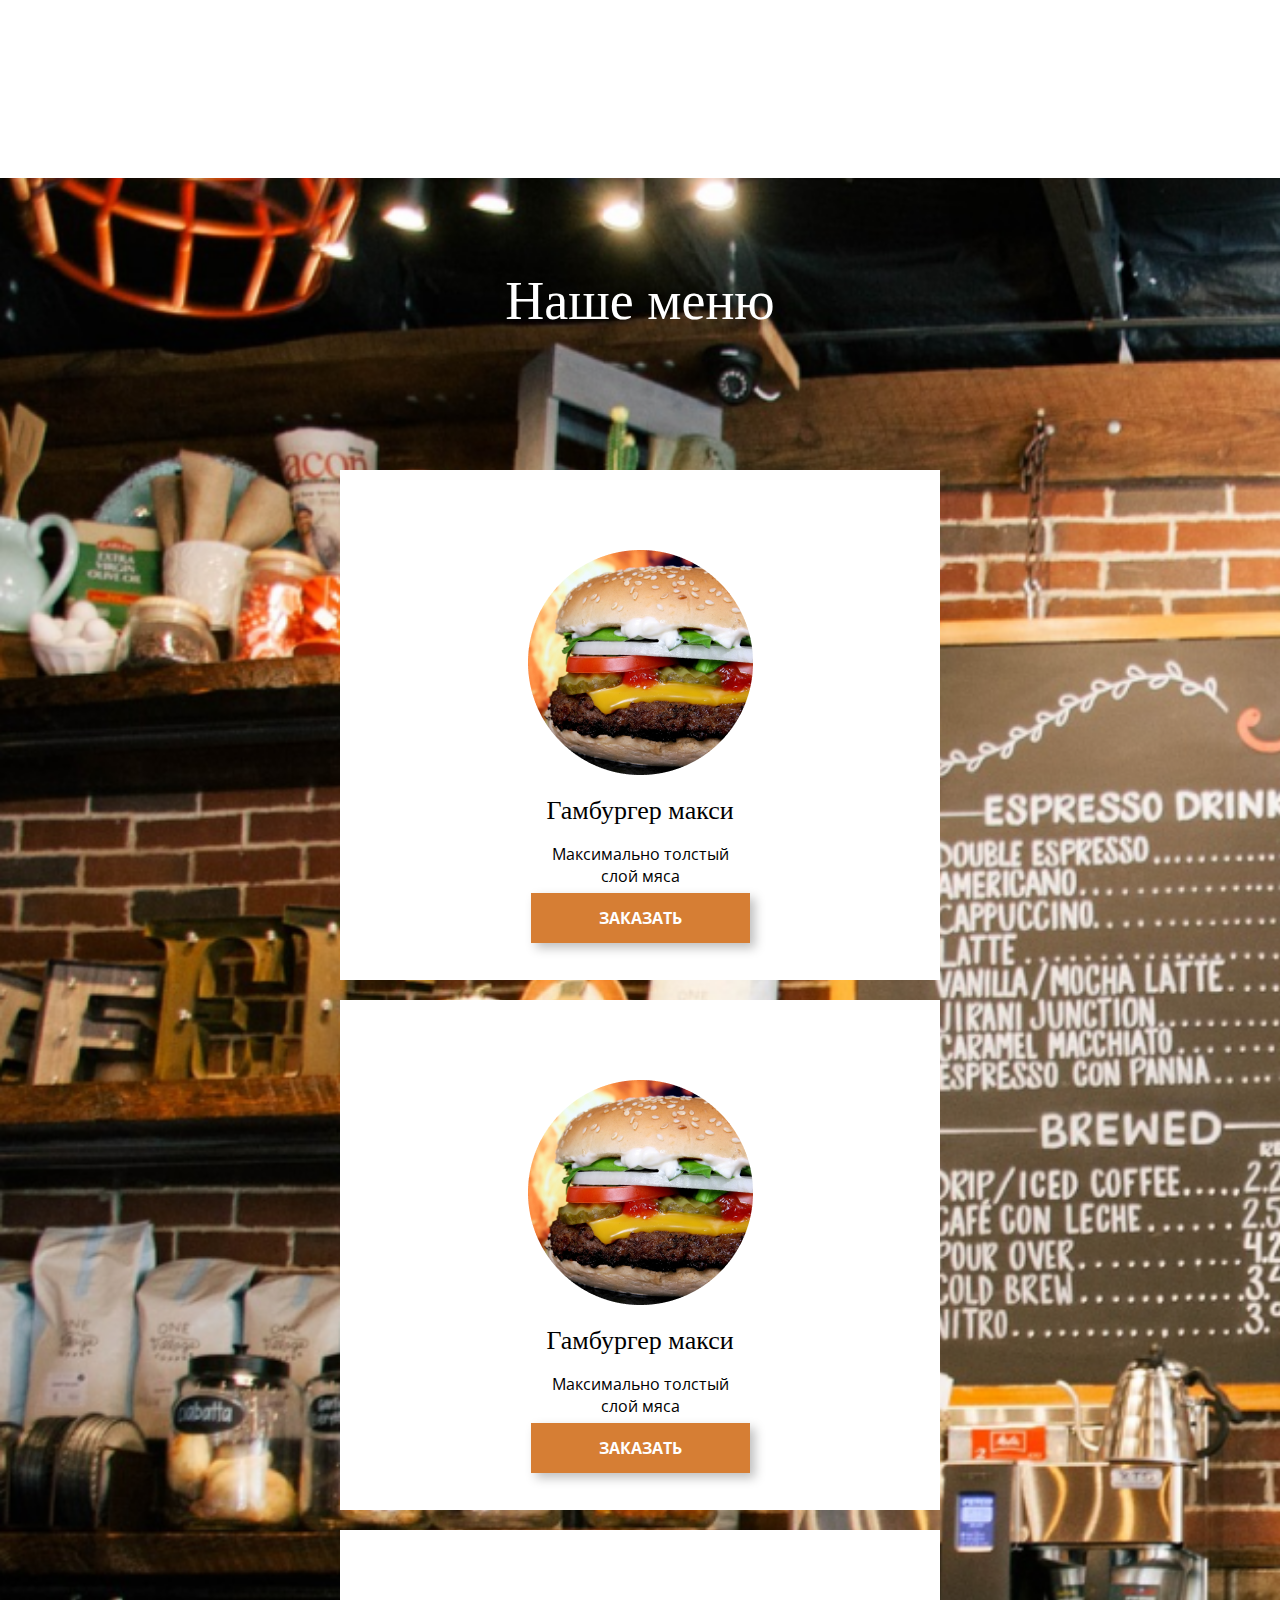
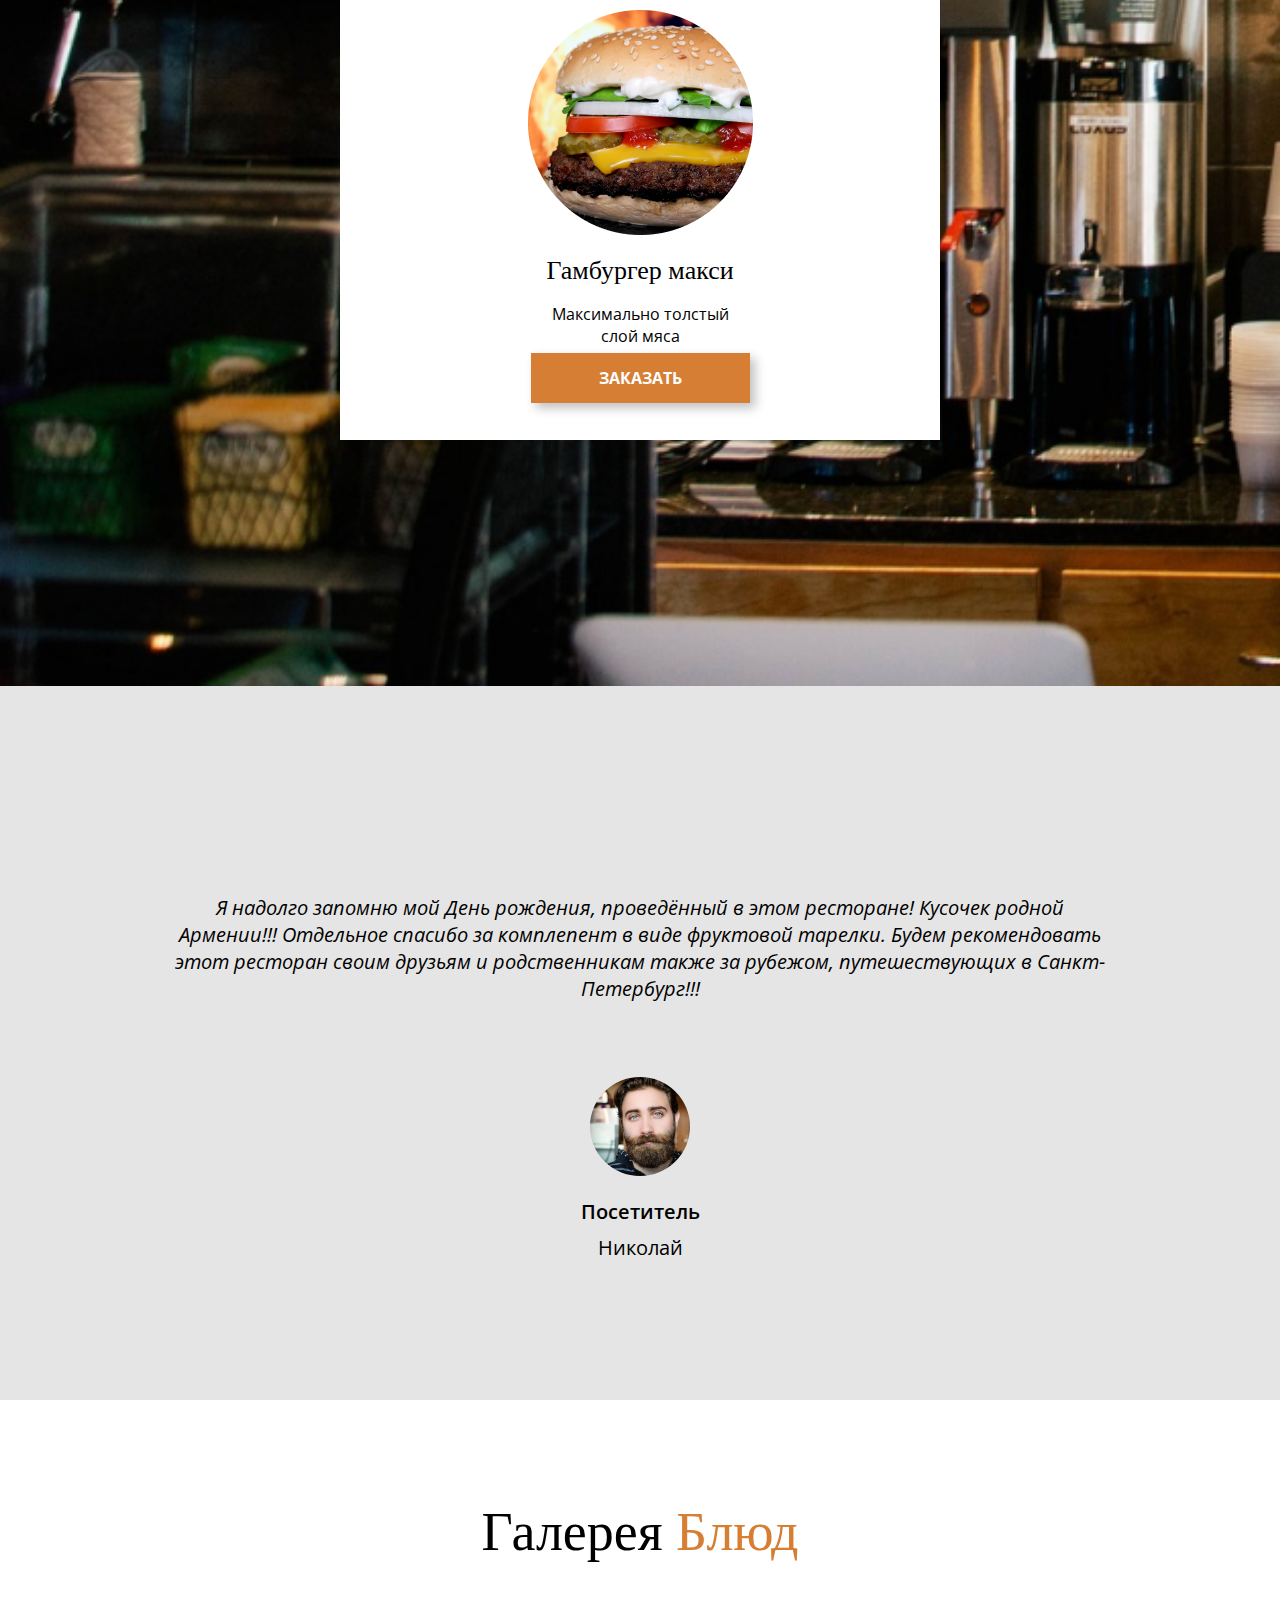
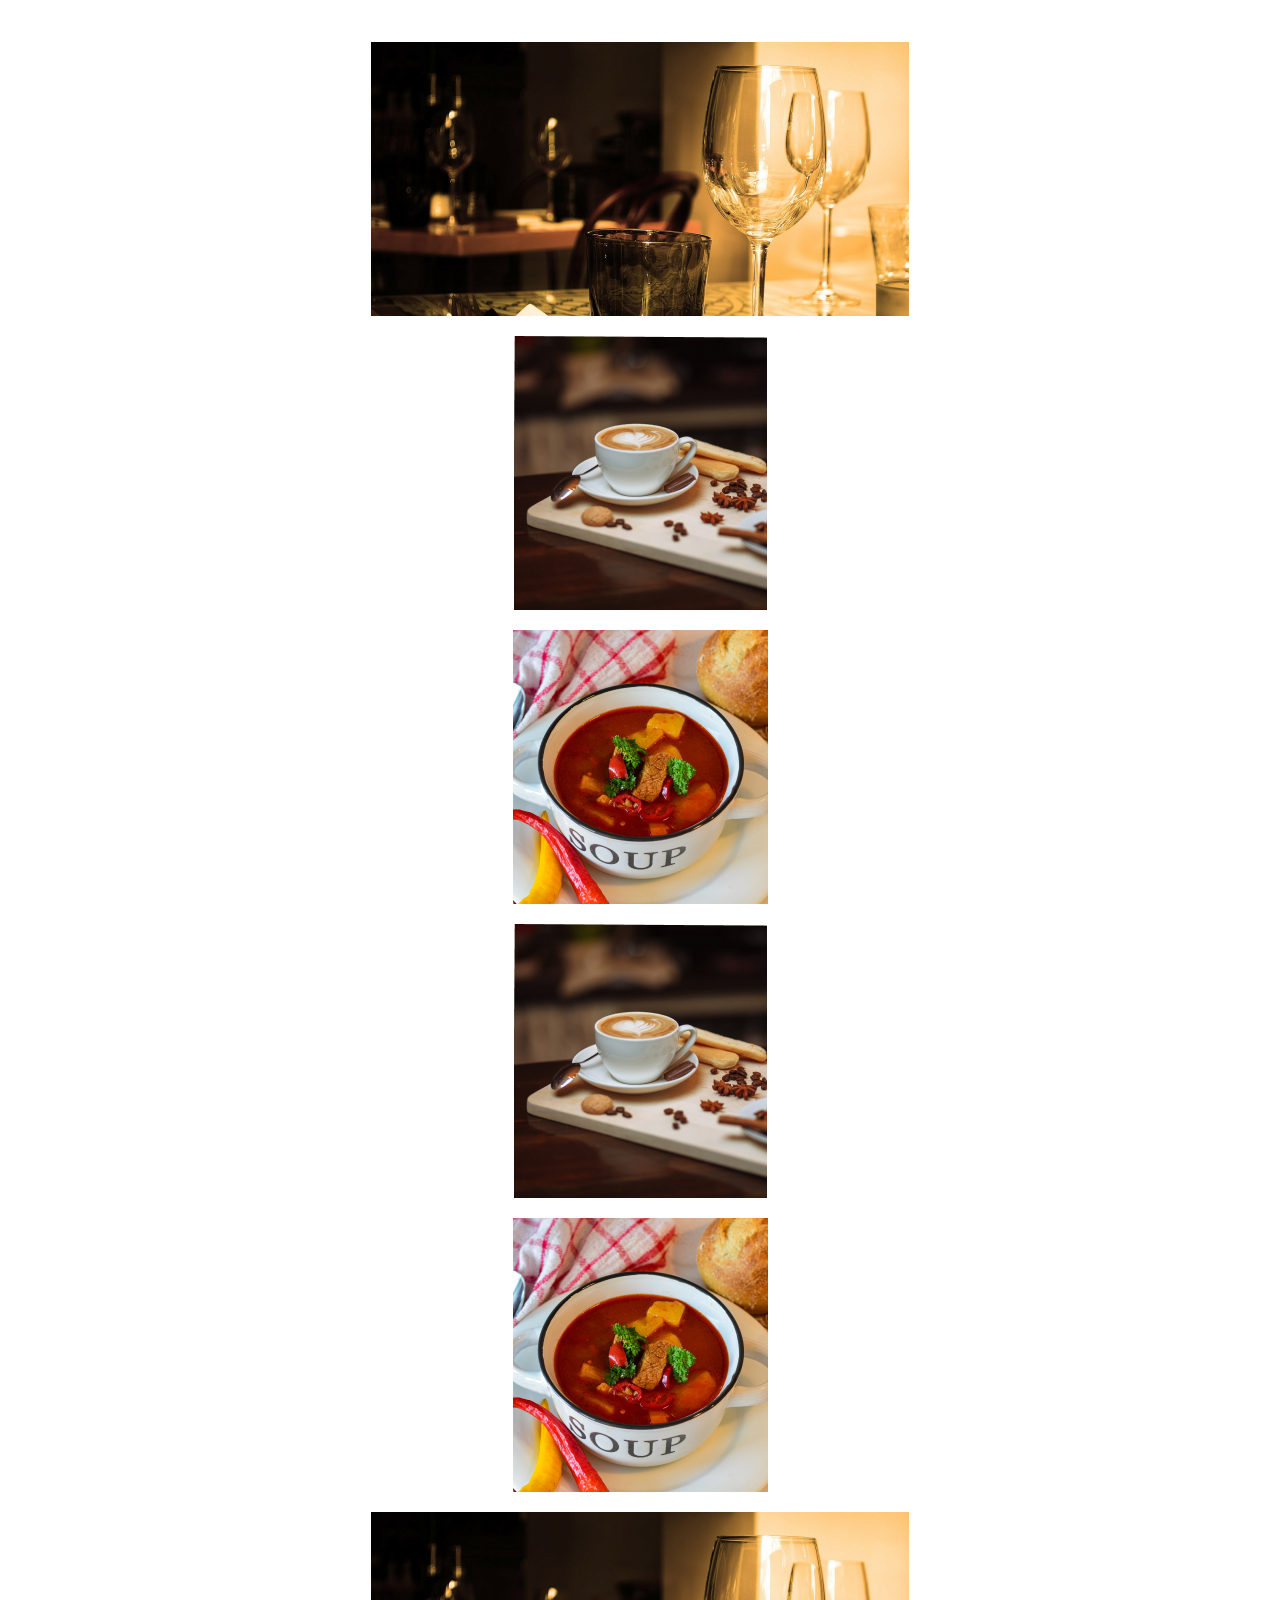
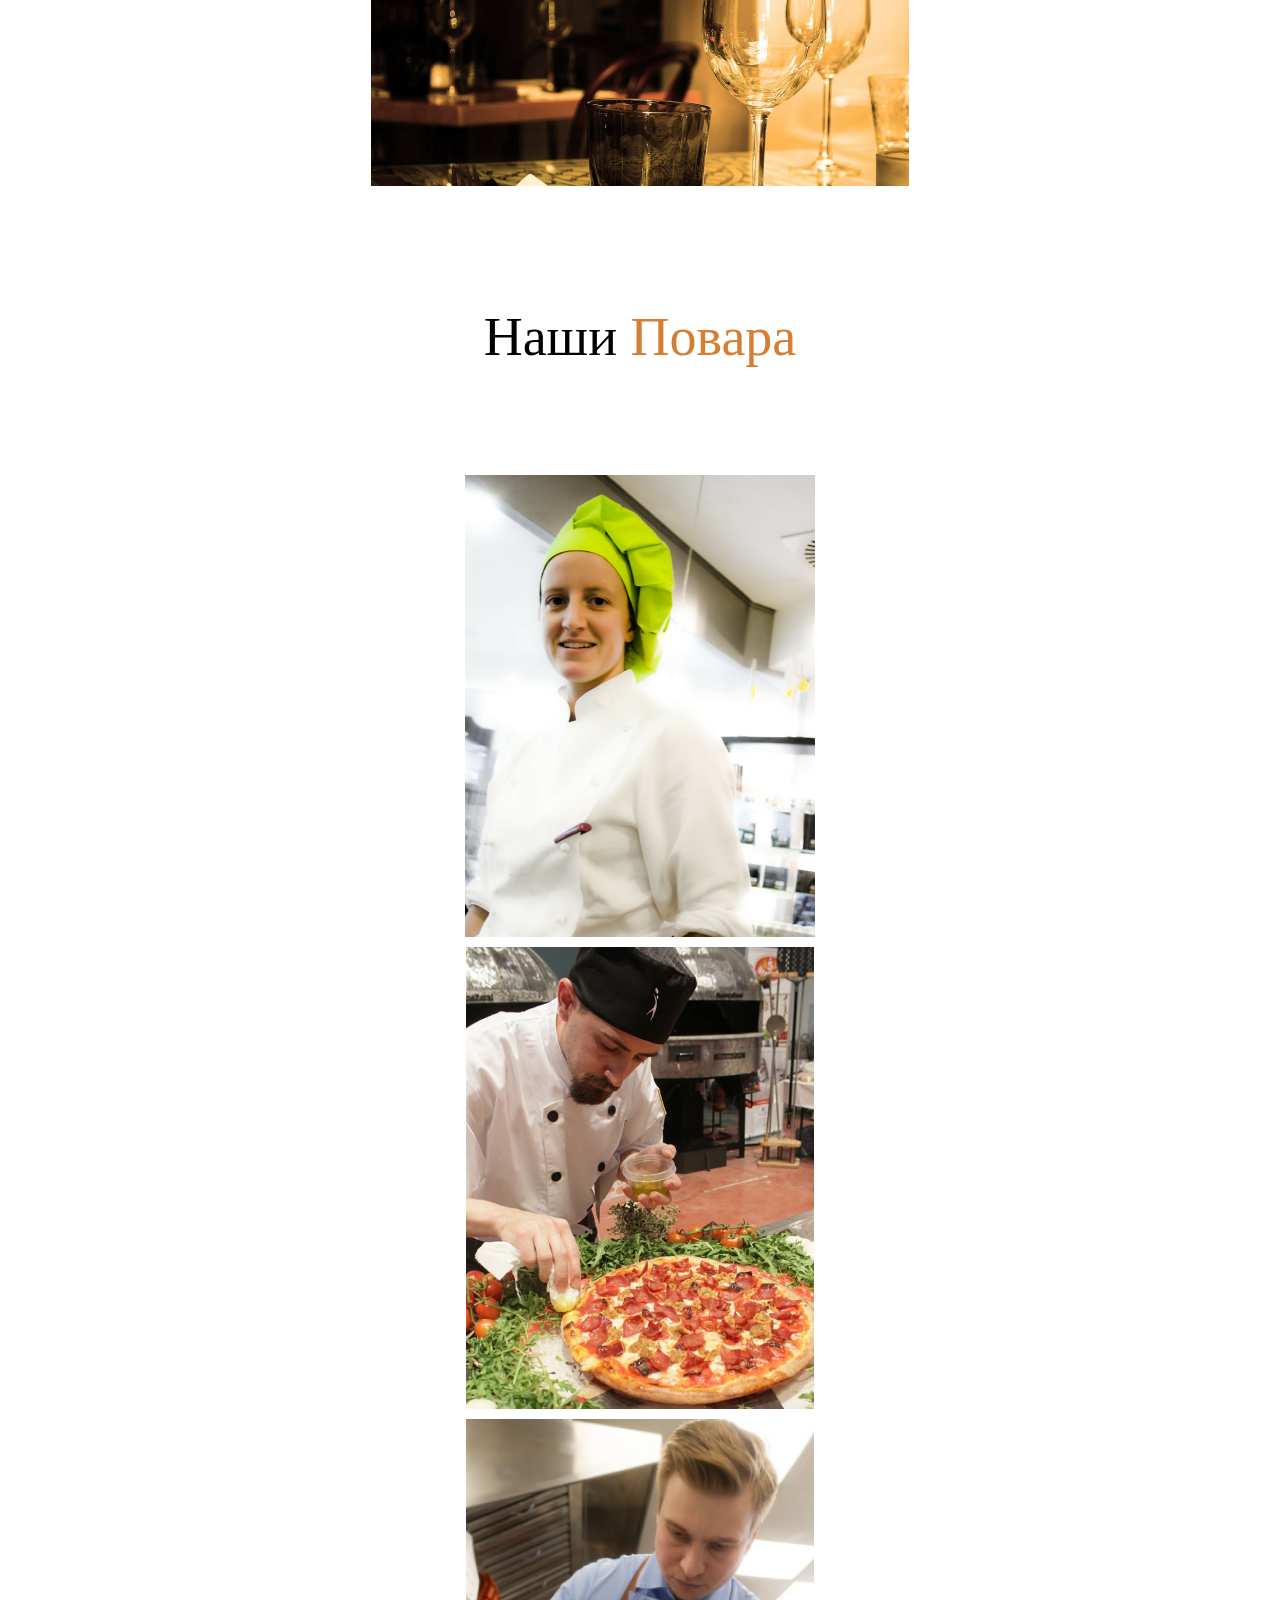
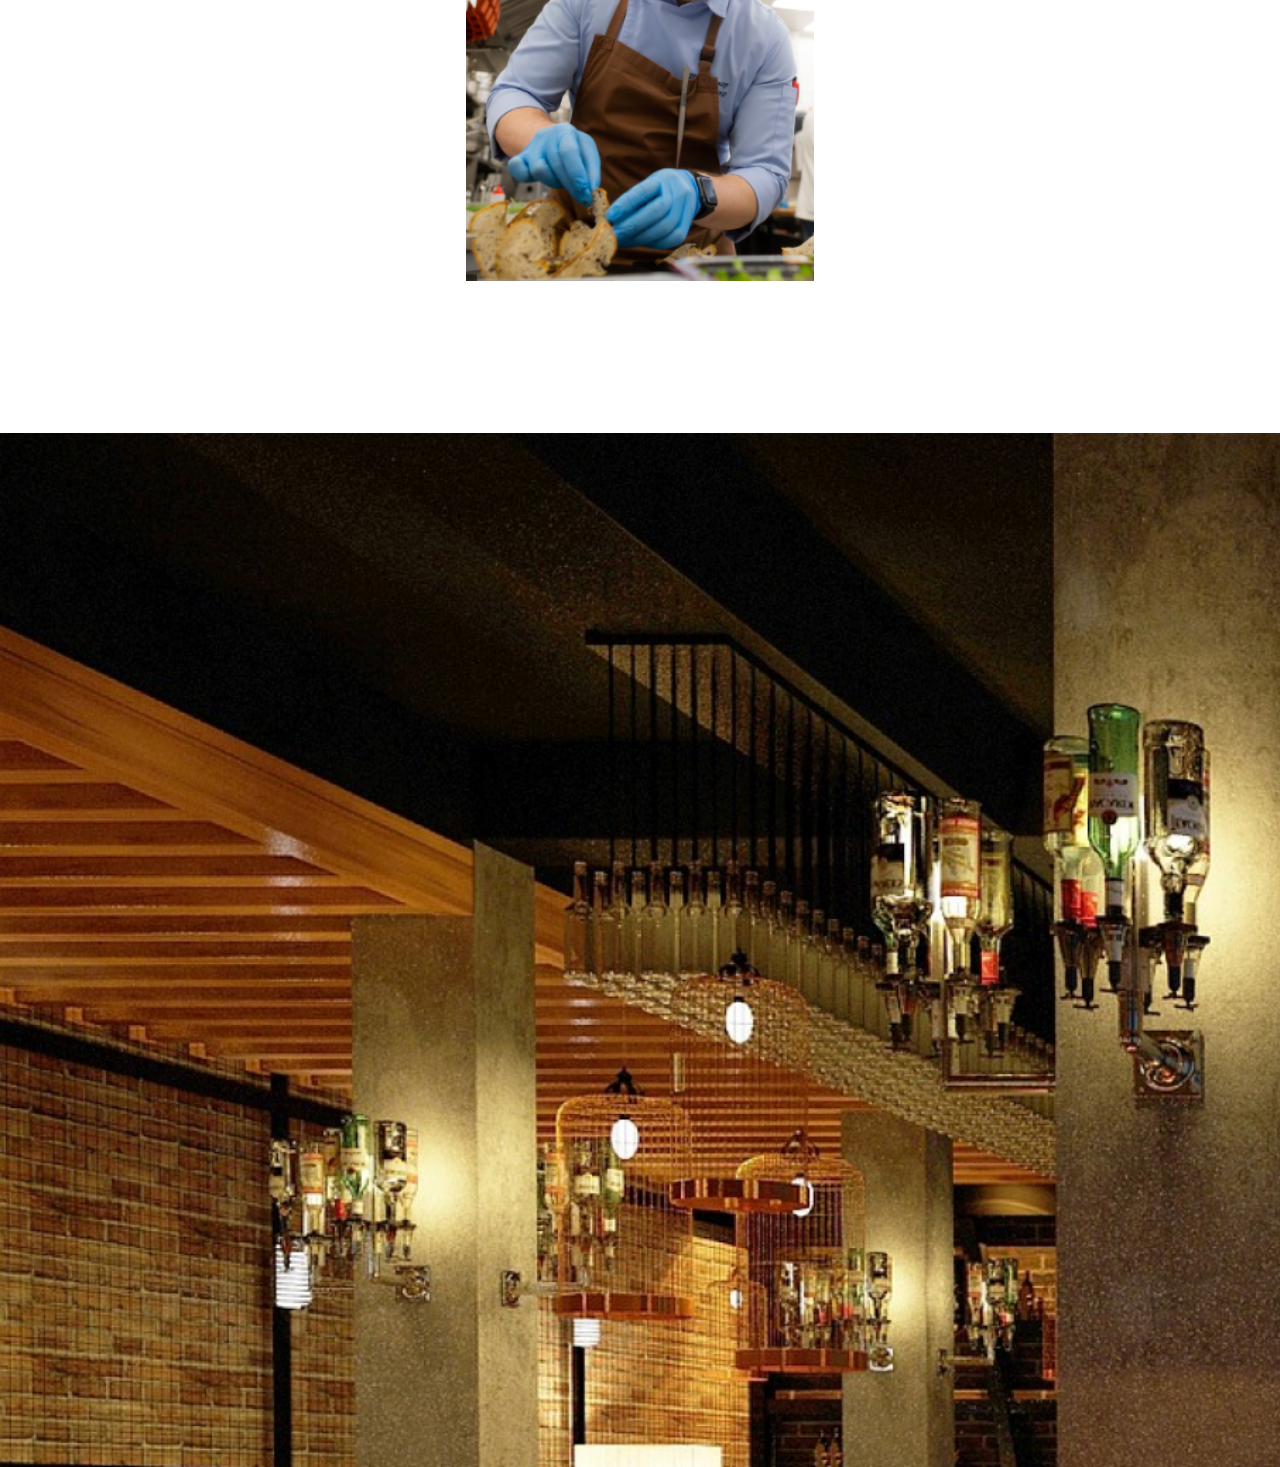
==== commit 0d75de20: "Add files via upload" ====
--- a/index.html
+++ b/index.html
@@ -49,7 +49,13 @@
             <a class="button" href="#">ЗАКАЗ СТОЛИКА</a>
           </div>
           <div class="burger_menu">
-            <a href=""> <img src="burgerimg.png" /></a>
+            <button id="burger"><img src="burgerimg.png" /></button>
+            <div id="menu" class="burger-slide disp">
+              <a class="nav_item block" href="№">ГЛАВНАЯ</a>
+              <a class="nav_item block" href="№">МЕНЮ</a>
+              <a class="nav_item block" href="№">О НАС</a>
+              <a class="nav_item block" href="№">БРОНЬ</a>
+            </div>
           </div>
         </div>
         <div class="header_down">
@@ -291,5 +297,6 @@
       </div>
     </div>
     <div class="bglast"></div>
+    <script src="app.js"></script>
   </body>
 </html>
